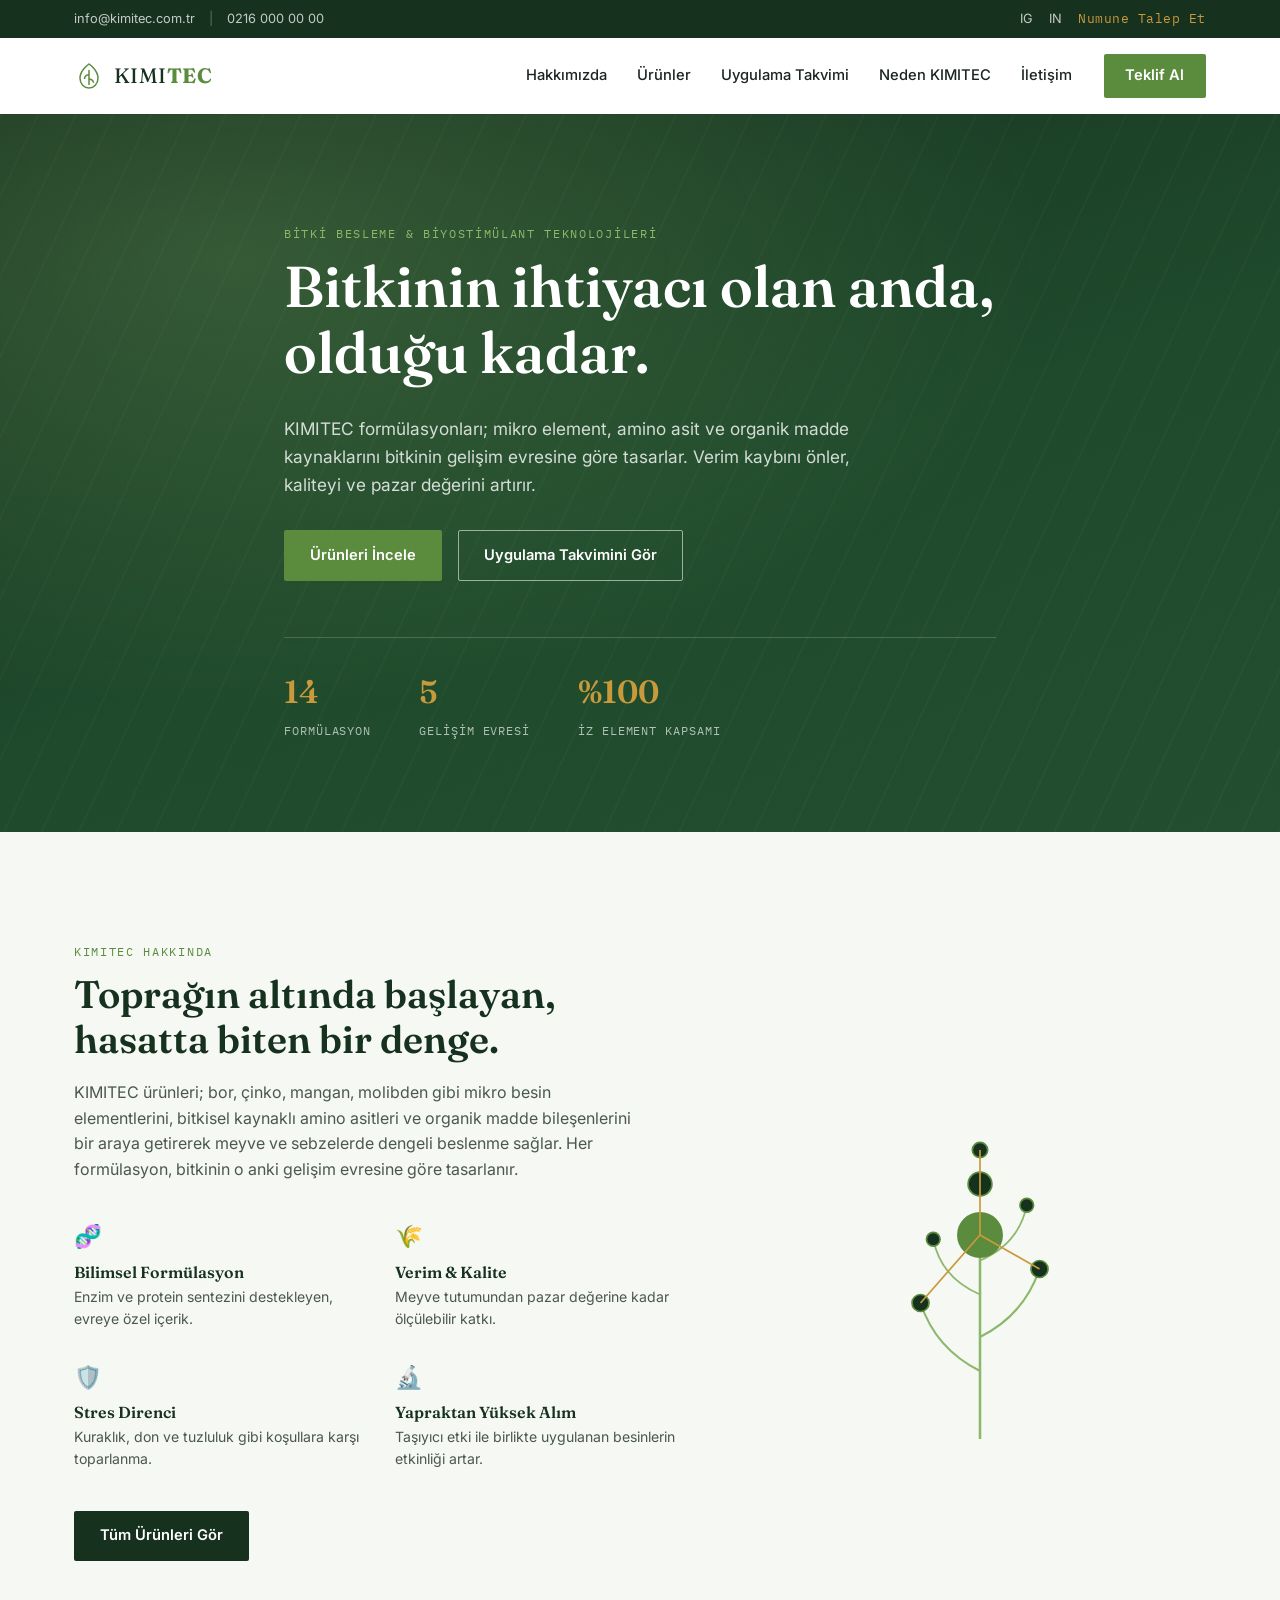
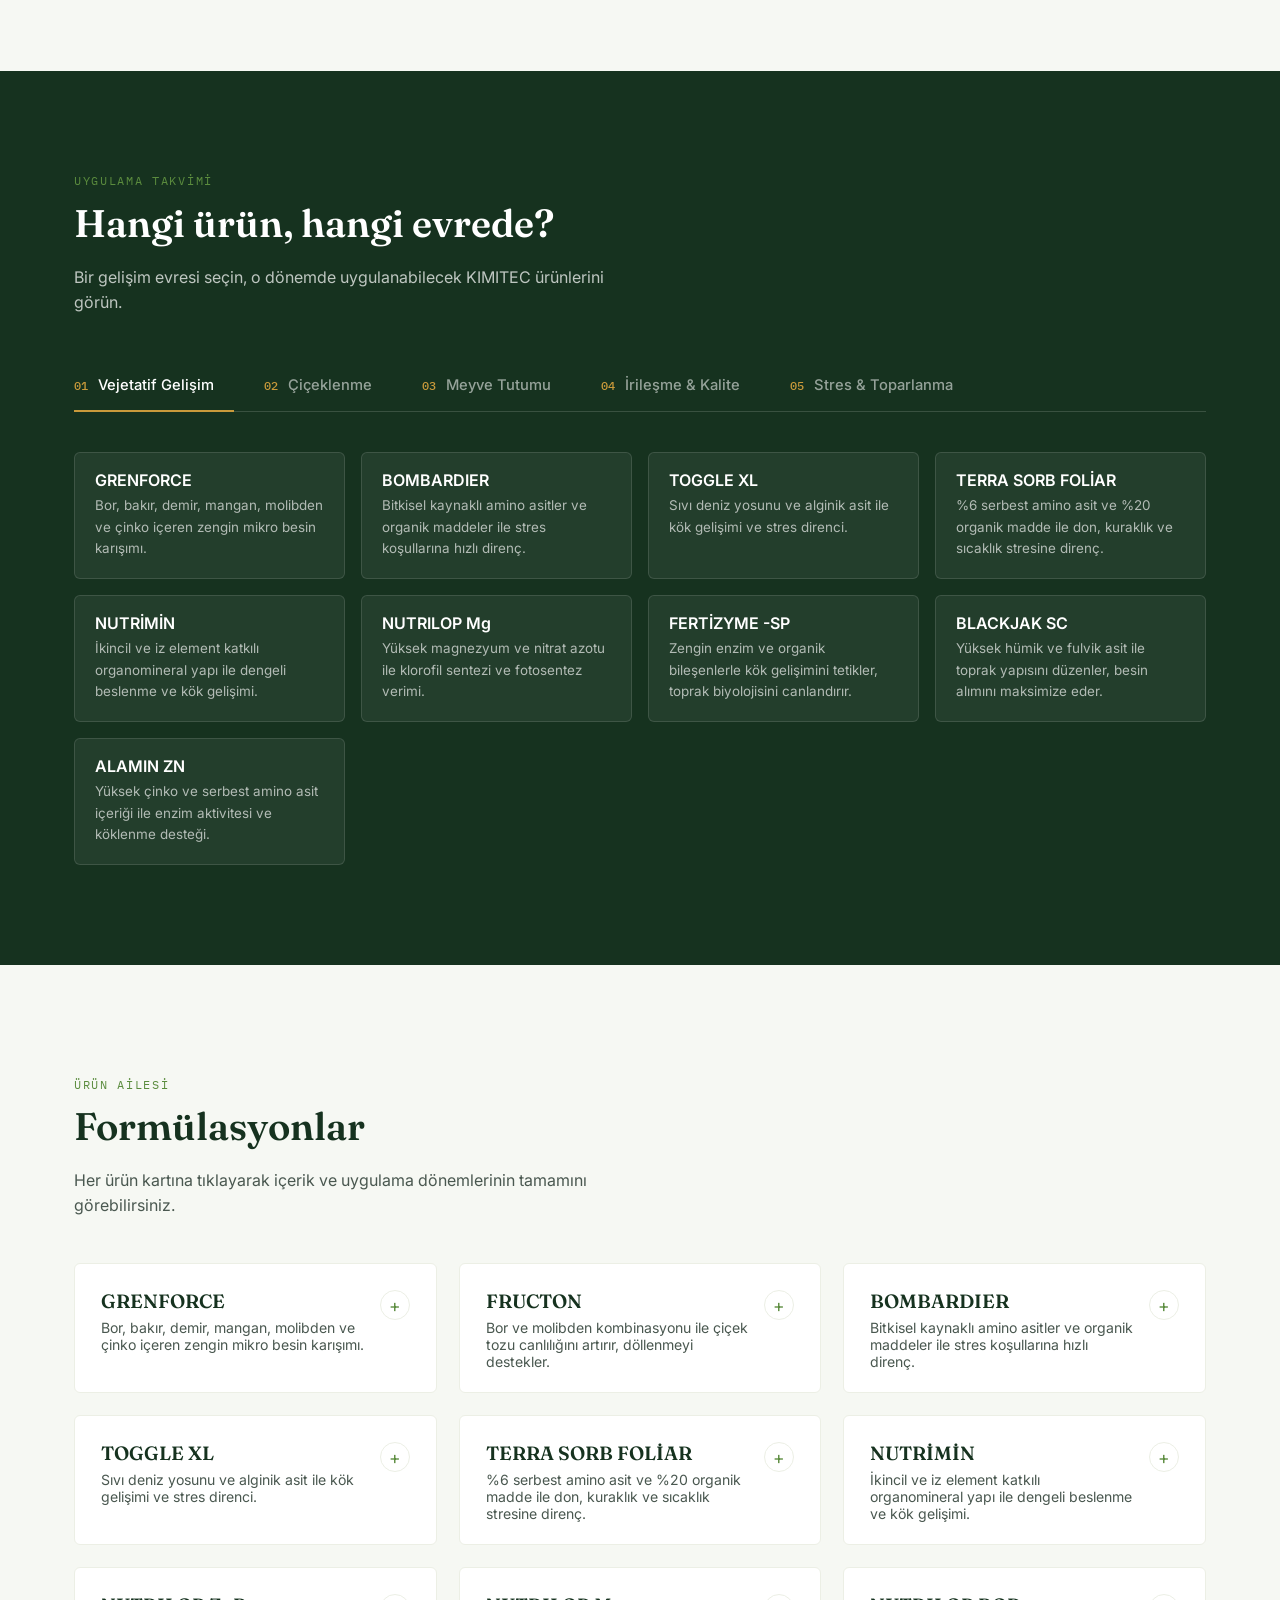
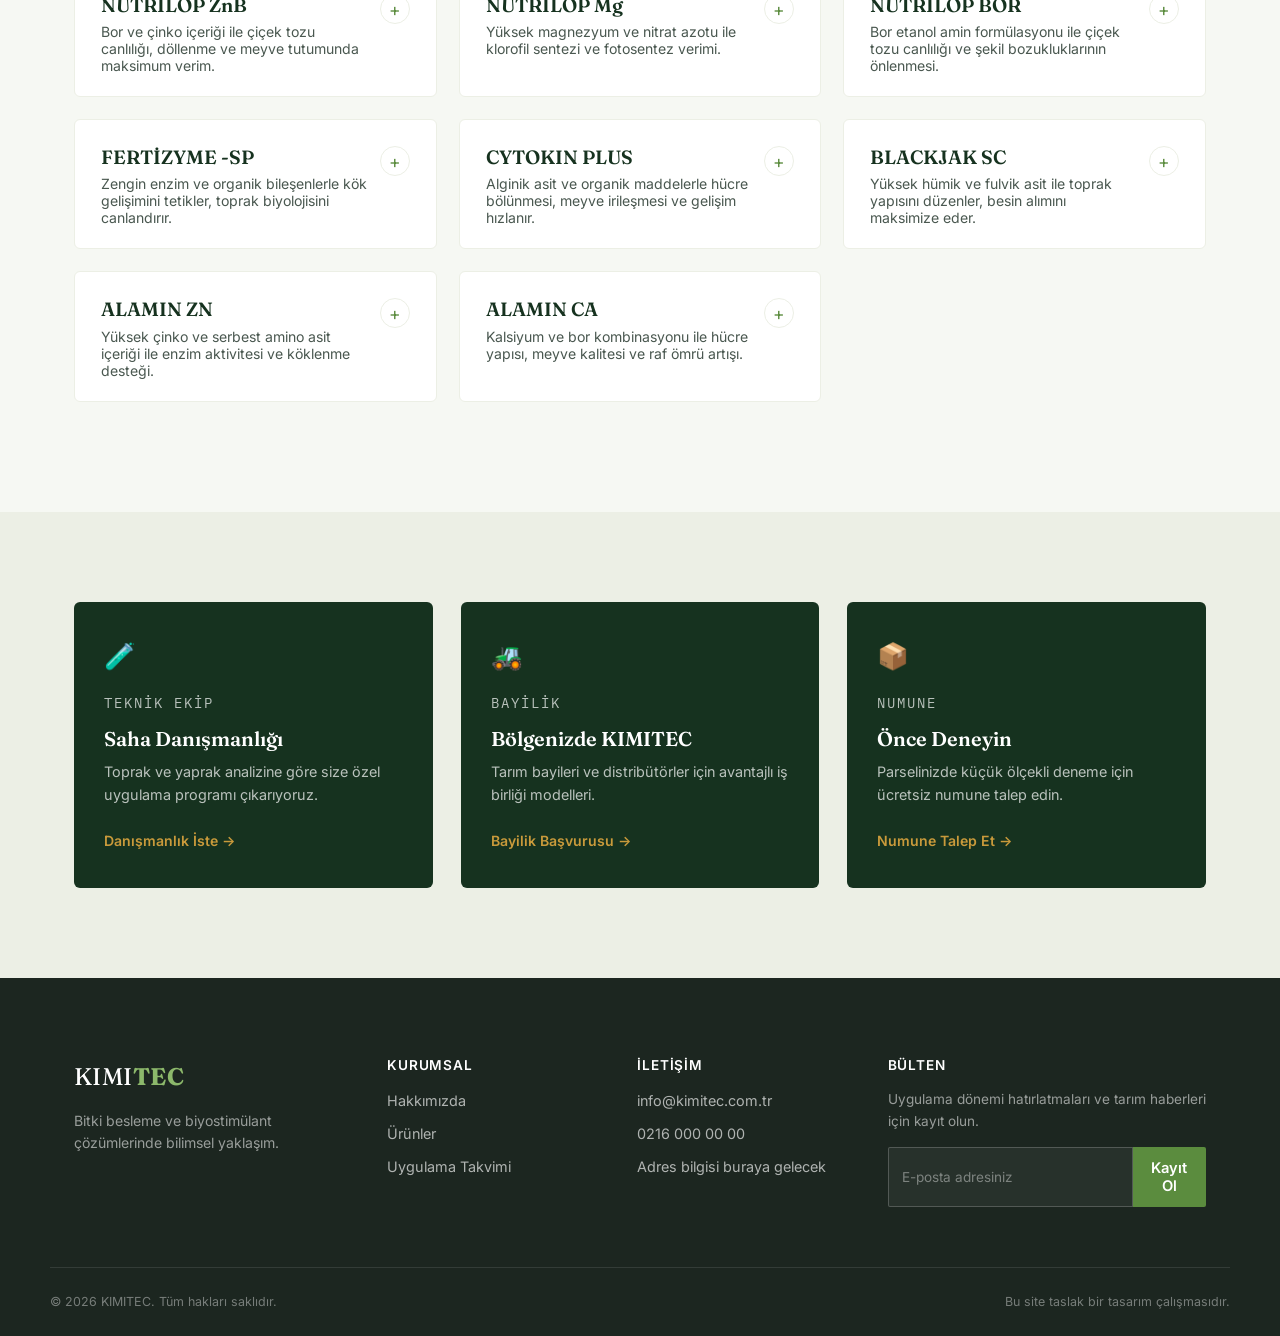
==== index.html @ b9b6bb15 "inital commit" ====
<!DOCTYPE html>
<html lang="tr">
<head>
<meta charset="UTF-8">
<meta name="viewport" content="width=device-width, initial-scale=1.0">
<title>KIMITEC | Bitki Beslemede Bilimsel Çözümler</title>
<link rel="preconnect" href="https://fonts.googleapis.com">
<link rel="preconnect" href="https://fonts.gstatic.com" crossorigin>
<link href="https://fonts.googleapis.com/css2?family=Fraunces:opsz,wght@9..144,400;9..144,500;9..144,600;9..144,700&family=Inter:wght@400;500;600;700&family=IBM+Plex+Mono:wght@400;500&display=swap" rel="stylesheet">
<link rel="stylesheet" href="css/style.css">
</head>
<body>

<!-- ÜST BAR -->
<div class="topbar">
  <div class="container topbar__inner">
    <div class="topbar__contact">
      <span>info@kimitec.com.tr</span>
      <span class="topbar__divider">|</span>
      <span>0216 000 00 00</span>
    </div>
    <div class="topbar__right">
      <a href="#" aria-label="Instagram">IG</a>
      <a href="#" aria-label="LinkedIn">IN</a>
      <a href="#iletisim" class="topbar__cta">Numune Talep Et</a>
    </div>
  </div>
</div>

<!-- HEADER -->
<header class="header" id="header">
  <div class="container header__inner">
    <a href="#top" class="logo">
      <span class="logo__mark" aria-hidden="true">
        <svg viewBox="0 0 40 40" fill="none" xmlns="http://www.w3.org/2000/svg">
          <path d="M20 4C20 4 8 12 8 23C8 30.2 13.4 36 20 36C26.6 36 32 30.2 32 23C32 12 20 4 20 4Z" stroke="currentColor" stroke-width="2"/>
          <path d="M20 12V32" stroke="currentColor" stroke-width="2"/>
          <path d="M20 18C20 18 14 19 14 24" stroke="currentColor" stroke-width="2"/>
          <path d="M20 24C20 24 26 25 26 29" stroke="currentColor" stroke-width="2"/>
        </svg>
      </span>
      <span class="logo__text">KIMI<strong>TEC</strong></span>
    </a>

    <nav class="nav" id="nav">
      <a href="#hakkimizda">Hakkımızda</a>
      <a href="#urunler">Ürünler</a>
      <a href="#gelisim-evreleri">Uygulama Takvimi</a>
      <a href="#neden-kimitec">Neden KIMITEC</a>
      <a href="#iletisim">İletişim</a>
    </nav>

    <a href="#iletisim" class="btn btn--primary header__cta">Teklif Al</a>
    <button class="nav-toggle" id="navToggle" aria-label="Menüyü aç" aria-expanded="false">
      <span></span><span></span><span></span>
    </button>
  </div>
</header>

<!-- HERO -->
<section class="hero" id="top">
  <div class="hero__field" aria-hidden="true"></div>
  <div class="container hero__inner">
    <p class="eyebrow">Bitki Besleme &amp; Biyostimülant Teknolojileri</p>
    <h1 class="hero__title">Bitkinin ihtiyacı olan anda,<br>olduğu kadar.</h1>
    <p class="hero__lead">KIMITEC formülasyonları; mikro element, amino asit ve organik madde kaynaklarını
      bitkinin gelişim evresine göre tasarlar. Verim kaybını önler, kaliteyi ve pazar değerini artırır.</p>
    <div class="hero__actions">
      <a href="#urunler" class="btn btn--primary">Ürünleri İncele</a>
      <a href="#gelisim-evreleri" class="btn btn--ghost">Uygulama Takvimini Gör</a>
    </div>
    <div class="hero__stats">
      <div><span>14</span><small>Formülasyon</small></div>
      <div><span>5</span><small>Gelişim Evresi</small></div>
      <div><span>%100</span><small>İz Element Kapsamı</small></div>
    </div>
  </div>
</section>

<!-- HAKKIMIZDA -->
<section class="about" id="hakkimizda">
  <div class="container about__grid">
    <div class="about__copy">
      <p class="eyebrow eyebrow--dark">KIMITEC Hakkında</p>
      <h2>Toprağın altında başlayan,<br>hasatta biten bir denge.</h2>
      <p>KIMITEC ürünleri; bor, çinko, mangan, molibden gibi mikro besin elementlerini, bitkisel kaynaklı amino
        asitleri ve organik madde bileşenlerini bir araya getirerek meyve ve sebzelerde dengeli beslenme sağlar.
        Her formülasyon, bitkinin o anki gelişim evresine göre tasarlanır.</p>

      <div class="pillars">
        <div class="pillar">
          <span class="pillar__icon" aria-hidden="true">🧬</span>
          <h3>Bilimsel Formülasyon</h3>
          <p>Enzim ve protein sentezini destekleyen, evreye özel içerik.</p>
        </div>
        <div class="pillar">
          <span class="pillar__icon" aria-hidden="true">🌾</span>
          <h3>Verim &amp; Kalite</h3>
          <p>Meyve tutumundan pazar değerine kadar ölçülebilir katkı.</p>
        </div>
        <div class="pillar">
          <span class="pillar__icon" aria-hidden="true">🛡️</span>
          <h3>Stres Direnci</h3>
          <p>Kuraklık, don ve tuzluluk gibi koşullara karşı toparlanma.</p>
        </div>
        <div class="pillar">
          <span class="pillar__icon" aria-hidden="true">🔬</span>
          <h3>Yapraktan Yüksek Alım</h3>
          <p>Taşıyıcı etki ile birlikte uygulanan besinlerin etkinliği artar.</p>
        </div>
      </div>

      <a href="#urunler" class="btn btn--dark">Tüm Ürünleri Gör</a>
    </div>

    <div class="about__visual" aria-hidden="true">
      <svg viewBox="0 0 400 480" class="molecule-art">
        <g class="molecule-art__stem">
          <path d="M200 460 C 200 340, 200 300, 200 220" stroke-width="3"/>
          <path d="M200 380 C 160 360, 140 330, 130 300" stroke-width="2.5"/>
          <path d="M200 340 C 240 320, 260 290, 270 260" stroke-width="2.5"/>
          <path d="M200 290 C 165 275, 150 250, 145 225" stroke-width="2"/>
          <path d="M200 250 C 235 235, 250 210, 255 185" stroke-width="2"/>
        </g>
        <g class="molecule-art__nodes">
          <circle cx="200" cy="220" r="26"/>
          <circle cx="130" cy="300" r="10"/>
          <circle cx="270" cy="260" r="10"/>
          <circle cx="145" cy="225" r="8"/>
          <circle cx="255" cy="185" r="8"/>
          <circle cx="200" cy="160" r="14"/>
          <circle cx="200" cy="120" r="9"/>
        </g>
        <g class="molecule-art__bonds">
          <line x1="200" y1="220" x2="200" y2="160" stroke-width="2"/>
          <line x1="200" y1="160" x2="200" y2="120" stroke-width="2"/>
          <line x1="200" y1="220" x2="130" y2="300" stroke-width="2"/>
          <line x1="200" y1="220" x2="270" y2="260" stroke-width="2"/>
        </g>
      </svg>
    </div>
  </div>
</section>

<!-- GELİŞİM EVRELERİ / UYGULAMA TAKVİMİ -->
<section class="stages" id="gelisim-evreleri">
  <div class="container">
    <p class="eyebrow eyebrow--dark">Uygulama Takvimi</p>
    <h2 class="stages__title">Hangi ürün, hangi evrede?</h2>
    <p class="stages__lead">Bir gelişim evresi seçin, o dönemde uygulanabilecek KIMITEC ürünlerini görün.</p>

    <div class="stage-tabs" id="stageTabs" role="tablist">
      <button class="stage-tab is-active" role="tab" aria-selected="true" data-stage="vejetatif">
        <span class="stage-tab__num">01</span>Vejetatif Gelişim
      </button>
      <button class="stage-tab" role="tab" aria-selected="false" data-stage="ciceklenme">
        <span class="stage-tab__num">02</span>Çiçeklenme
      </button>
      <button class="stage-tab" role="tab" aria-selected="false" data-stage="meyve-tutumu">
        <span class="stage-tab__num">03</span>Meyve Tutumu
      </button>
      <button class="stage-tab" role="tab" aria-selected="false" data-stage="irilesme">
        <span class="stage-tab__num">04</span>İrileşme &amp; Kalite
      </button>
      <button class="stage-tab" role="tab" aria-selected="false" data-stage="stres">
        <span class="stage-tab__num">05</span>Stres &amp; Toparlanma
      </button>
    </div>

    <div class="stage-panel" id="stagePanel">
      <!-- JS ile doldurulacak -->
    </div>
  </div>
</section>

<!-- ÜRÜNLER -->
<section class="products" id="urunler">
  <div class="container">
    <p class="eyebrow eyebrow--dark">Ürün Ailesi</p>
    <h2>Formülasyonlar</h2>
    <p class="products__lead">Her ürün kartına tıklayarak içerik ve uygulama dönemlerinin tamamını görebilirsiniz.</p>

    <div class="product-grid" id="productGrid">
      <!-- JS ile doldurulacak -->
    </div>
  </div>
</section>

<!-- CTA BANT -->
<section class="cta-band" id="neden-kimitec">
  <div class="container cta-band__grid">
    <div class="cta-card">
      <span class="cta-card__icon" aria-hidden="true">🧪</span>
      <p class="eyebrow eyebrow--light">Teknik Ekip</p>
      <h3>Saha Danışmanlığı</h3>
      <p>Toprak ve yaprak analizine göre size özel uygulama programı çıkarıyoruz.</p>
      <a href="#iletisim">Danışmanlık İste →</a>
    </div>
    <div class="cta-card">
      <span class="cta-card__icon" aria-hidden="true">🚜</span>
      <p class="eyebrow eyebrow--light">Bayilik</p>
      <h3>Bölgenizde KIMITEC</h3>
      <p>Tarım bayileri ve distribütörler için avantajlı iş birliği modelleri.</p>
      <a href="#iletisim">Bayilik Başvurusu →</a>
    </div>
    <div class="cta-card">
      <span class="cta-card__icon" aria-hidden="true">📦</span>
      <p class="eyebrow eyebrow--light">Numune</p>
      <h3>Önce Deneyin</h3>
      <p>Parselinizde küçük ölçekli deneme için ücretsiz numune talep edin.</p>
      <a href="#iletisim">Numune Talep Et →</a>
    </div>
  </div>
</section>

<!-- İLETİŞİM / FOOTER -->
<footer class="footer" id="iletisim">
  <div class="container footer__grid">
    <div class="footer__brand">
      <span class="logo__text logo__text--light">KIMI<strong>TEC</strong></span>
      <p>Bitki besleme ve biyostimülant çözümlerinde bilimsel yaklaşım.</p>
    </div>
    <div class="footer__col">
      <h4>Kurumsal</h4>
      <a href="#hakkimizda">Hakkımızda</a>
      <a href="#urunler">Ürünler</a>
      <a href="#gelisim-evreleri">Uygulama Takvimi</a>
    </div>
    <div class="footer__col">
      <h4>İletişim</h4>
      <a href="mailto:info@kimitec.com.tr">info@kimitec.com.tr</a>
      <a href="tel:02160000000">0216 000 00 00</a>
      <a href="#">Adres bilgisi buraya gelecek</a>
    </div>
    <div class="footer__col">
      <h4>Bülten</h4>
      <p>Uygulama dönemi hatırlatmaları ve tarım haberleri için kayıt olun.</p>
      <form class="footer__form" id="newsletterForm">
        <input type="email" placeholder="E-posta adresiniz" required aria-label="E-posta adresiniz">
        <button type="submit" class="btn btn--primary">Kayıt Ol</button>
      </form>
    </div>
  </div>
  <div class="footer__bottom container">
    <span>© <span id="year"></span> KIMITEC. Tüm hakları saklıdır.</span>
    <span>Bu site taslak bir tasarım çalışmasıdır.</span>
  </div>
</footer>

<script src="js/script.js"></script>
</body>
</html>
---- css/style.css ----
/* ==========================================================
   KIMITEC — Design Tokens
   ========================================================== */
:root{
  --forest:      #16321F;
  --forest-2:    #1F4A2C;
  --leaf:        #5B8C3E;
  --leaf-light:  #8CB86B;
  --amber:       #C99A3B;
  --soil:        #5C4030;
  --paper:       #F6F8F3;
  --paper-dim:   #ECEFE5;
  --ink:         #1C2620;
  --ink-soft:    #4A5850;
  --white:       #FFFFFF;

  --font-display: "Fraunces", serif;
  --font-body: "Inter", sans-serif;
  --font-mono: "IBM Plex Mono", monospace;

  --container: 1180px;
  --radius: 6px;
  --shadow-soft: 0 20px 50px -25px rgba(22,50,31,0.35);
}

*,*::before,*::after{ box-sizing:border-box; }
html{ scroll-behavior:smooth; }
body{
  margin:0;
  font-family:var(--font-body);
  color:var(--ink);
  background:var(--paper);
  line-height:1.6;
  -webkit-font-smoothing:antialiased;
}
h1,h2,h3,h4{
  font-family:var(--font-display);
  color:var(--forest);
  line-height:1.15;
  margin:0 0 .5em;
  font-weight:600;
}
p{ margin:0 0 1em; color:var(--ink-soft); }
a{ color:inherit; text-decoration:none; }
img{ max-width:100%; display:block; }
ul{ margin:0; padding:0; list-style:none; }
button{ font-family:inherit; cursor:pointer; }
:focus-visible{ outline:2px solid var(--amber); outline-offset:3px; }

@media (prefers-reduced-motion: reduce){
  *{ animation-duration:.001ms !important; animation-iteration-count:1 !important; transition-duration:.001ms !important; scroll-behavior:auto !important; }
}

.container{
  max-width:var(--container);
  margin:0 auto;
  padding:0 24px;
}

.eyebrow{
  font-family:var(--font-mono);
  font-size:.75rem;
  letter-spacing:.14em;
  text-transform:uppercase;
  color:var(--leaf-light);
  margin:0 0 .9em;
}
.eyebrow--dark{ color:var(--leaf); }
.eyebrow--light{ color:var(--amber); }

/* Buttons */
.btn{
  display:inline-flex;
  align-items:center;
  gap:.5em;
  padding:.85em 1.7em;
  border-radius:2px;
  font-weight:600;
  font-size:.92rem;
  border:1px solid transparent;
  transition:transform .18s ease, background .18s ease, color .18s ease, border-color .18s ease;
}
.btn--primary{ background:var(--leaf); color:var(--white); }
.btn--primary:hover{ background:var(--forest-2); transform:translateY(-2px); }
.btn--ghost{ border-color:rgba(255,255,255,.55); color:var(--white); }
.btn--ghost:hover{ background:rgba(255,255,255,.12); transform:translateY(-2px); }
.btn--dark{ background:var(--forest); color:var(--white); }
.btn--dark:hover{ background:var(--ink); transform:translateY(-2px); }

/* ==========================================================
   Top bar
   ========================================================== */
.topbar{ background:var(--forest); color:rgba(255,255,255,.75); font-size:.8rem; }
.topbar__inner{ display:flex; justify-content:space-between; align-items:center; height:38px; }
.topbar__divider{ margin:0 10px; opacity:.4; }
.topbar__right{ display:flex; align-items:center; gap:16px; }
.topbar__right a{ color:rgba(255,255,255,.75); }
.topbar__right a:hover{ color:var(--amber); }
.topbar__cta{ font-family:var(--font-mono); letter-spacing:.04em; color:var(--amber) !important; }
@media (max-width:640px){
  .topbar__contact span:first-child{ display:none; }
  .topbar__divider{ display:none; }
}

/* ==========================================================
   Header / Nav
   ========================================================== */
.header{
  background:var(--white);
  position:sticky; top:0; z-index:50;
  box-shadow:0 1px 0 rgba(22,50,31,.08);
}
.header__inner{ display:flex; align-items:center; gap:32px; height:76px; }
.logo{ display:flex; align-items:center; gap:10px; margin-right:auto; }
.logo__mark{ color:var(--leaf); width:30px; height:30px; }
.logo__mark svg{ width:100%; height:100%; }
.logo__text{ font-family:var(--font-display); font-size:1.3rem; letter-spacing:.02em; color:var(--forest); }
.logo__text strong{ color:var(--leaf); font-weight:700; }
.logo__text--light{ color:var(--white); font-size:1.5rem; }
.logo__text--light strong{ color:var(--leaf-light); }

.nav{ display:flex; gap:30px; }
.nav a{
  font-size:.92rem; font-weight:500; color:var(--ink);
  position:relative; padding:4px 0;
}
.nav a::after{
  content:""; position:absolute; left:0; bottom:-2px; width:0; height:2px;
  background:var(--leaf); transition:width .2s ease;
}
.nav a:hover::after{ width:100%; }

.header__cta{ padding:.65em 1.4em; }
.nav-toggle{
  display:none; flex-direction:column; justify-content:center; gap:5px;
  width:38px; height:38px; background:none; border:none; padding:0;
}
.nav-toggle span{ display:block; height:2px; background:var(--forest); border-radius:2px; }

@media (max-width:900px){
  .nav{
    position:absolute; top:76px; left:0; right:0;
    background:var(--white); flex-direction:column; gap:0;
    max-height:0; overflow:hidden; transition:max-height .3s ease;
    box-shadow:0 12px 20px -12px rgba(0,0,0,.15);
  }
  .nav.is-open{ max-height:340px; }
  .nav a{ padding:16px 24px; border-top:1px solid var(--paper-dim); }
  .header__cta{ display:none; }
  .nav-toggle{ display:flex; }
}

/* ==========================================================
   Hero
   ========================================================== */
.hero{
  position:relative;
  background:
    radial-gradient(ellipse at 18% 20%, rgba(140,184,107,.25), transparent 55%),
    linear-gradient(160deg, var(--forest) 0%, var(--forest-2) 55%, #234f30 100%);
  color:var(--white);
  overflow:hidden;
  padding:110px 0 90px;
}
.hero__field{
  position:absolute; inset:0;
  background-image:
    repeating-linear-gradient(115deg, rgba(255,255,255,.035) 0 2px, transparent 2px 34px);
  opacity:.6;
}
.hero__inner{ position:relative; max-width:760px; }
.hero__title{
  color:var(--white);
  font-size:clamp(2.2rem, 5vw, 3.6rem);
  font-weight:600;
}
.hero__lead{ color:rgba(255,255,255,.8); font-size:1.08rem; max-width:600px; }
.hero__actions{ display:flex; gap:16px; flex-wrap:wrap; margin:32px 0 56px; }
.hero__stats{ display:flex; gap:48px; flex-wrap:wrap; border-top:1px solid rgba(255,255,255,.18); padding-top:28px; }
.hero__stats span{ display:block; font-family:var(--font-display); font-size:2rem; color:var(--amber); font-weight:600; }
.hero__stats small{ font-family:var(--font-mono); font-size:.72rem; letter-spacing:.08em; text-transform:uppercase; color:rgba(255,255,255,.65); }

/* ==========================================================
   About
   ========================================================== */
.about{ padding:110px 0; }
.about__grid{ display:grid; grid-template-columns:1.15fr .85fr; gap:70px; align-items:center; }
.about h2{ font-size:clamp(1.7rem, 3vw, 2.5rem); max-width:520px; }
.about__copy > p{ max-width:560px; }

.pillars{ display:grid; grid-template-columns:1fr 1fr; gap:28px 32px; margin:36px 0 40px; }
.pillar__icon{ font-size:1.4rem; display:block; margin-bottom:.4em; }
.pillar h3{ font-size:1rem; margin-bottom:.25em; }
.pillar p{ font-size:.88rem; margin:0; }

.about__visual{ display:flex; justify-content:center; }
.molecule-art{ width:100%; max-width:340px; }
.molecule-art__stem path{ fill:none; stroke:var(--leaf-light); }
.molecule-art__bonds line{ stroke:var(--amber); }
.molecule-art__nodes circle{ fill:var(--forest); stroke:var(--leaf); stroke-width:2; }
.molecule-art__nodes circle:first-child{ fill:var(--leaf); }

@media (max-width:900px){
  .about__grid{ grid-template-columns:1fr; gap:48px; }
  .about__visual{ order:-1; }
  .molecule-art{ max-width:220px; }
}
@media (max-width:520px){
  .pillars{ grid-template-columns:1fr; }
}

/* ==========================================================
   Growth stage timeline (signature element)
   ========================================================== */
.stages{ background:var(--forest); color:var(--white); padding:100px 0; }
.stages__title{ color:var(--white); font-size:clamp(1.7rem,3vw,2.4rem); max-width:600px; }
.stages__lead{ color:rgba(255,255,255,.72); max-width:560px; }

.stage-tabs{
  display:flex; gap:2px; margin:44px 0 0; flex-wrap:wrap;
  border-bottom:1px solid rgba(255,255,255,.15);
}
.stage-tab{
  background:none; border:none; color:rgba(255,255,255,.55);
  padding:16px 20px 16px 0; margin-right:28px;
  font-size:.92rem; font-weight:500; text-align:left;
  border-bottom:2px solid transparent; margin-bottom:-1px;
  display:flex; align-items:baseline; gap:10px;
  transition:color .2s ease, border-color .2s ease;
}
.stage-tab__num{ font-family:var(--font-mono); font-size:.72rem; color:var(--amber); }
.stage-tab:hover{ color:var(--white); }
.stage-tab.is-active{ color:var(--white); border-color:var(--amber); }

.stage-panel{
  margin-top:40px;
  display:grid;
  grid-template-columns:repeat(auto-fill, minmax(230px,1fr));
  gap:16px;
}
.stage-chip{
  background:rgba(255,255,255,.06);
  border:1px solid rgba(255,255,255,.12);
  border-radius:var(--radius);
  padding:18px 20px;
  animation:chipIn .35s ease both;
}
.stage-chip h4{ color:var(--white); font-size:1rem; margin:0 0 6px; font-family:var(--font-body); font-weight:600; }
.stage-chip p{ color:rgba(255,255,255,.65); font-size:.84rem; margin:0; }
@keyframes chipIn{ from{ opacity:0; transform:translateY(8px); } to{ opacity:1; transform:none; } }

/* ==========================================================
   Products
   ========================================================== */
.products{ padding:110px 0; }
.products h2{ font-size:clamp(1.7rem,3vw,2.4rem); }
.products__lead{ max-width:520px; margin-bottom:44px; }

.product-grid{
  display:grid;
  grid-template-columns:repeat(auto-fill, minmax(300px, 1fr));
  gap:22px;
}
.product-card{
  background:var(--white);
  border:1px solid var(--paper-dim);
  border-radius:var(--radius);
  padding:26px 26px 22px;
  transition:box-shadow .2s ease, transform .2s ease;
}
.product-card:hover{ box-shadow:var(--shadow-soft); transform:translateY(-3px); }
.product-card__head{
  display:flex; justify-content:space-between; align-items:flex-start; gap:12px;
  cursor:pointer; background:none; border:none; width:100%; text-align:left; padding:0;
}
.product-card__name{ font-family:var(--font-display); font-size:1.2rem; color:var(--forest); margin:0; }
.product-card__teaser{ font-size:.88rem; margin:.5em 0 0; }
.product-card__toggle{
  flex:none; width:30px; height:30px; border-radius:50%;
  border:1px solid var(--paper-dim); color:var(--leaf);
  display:flex; align-items:center; justify-content:center;
  font-size:1.1rem; transition:transform .25s ease, background .2s ease;
}
.product-card.is-open .product-card__toggle{ transform:rotate(45deg); background:var(--leaf); color:var(--white); border-color:var(--leaf); }

.product-card__body{
  max-height:0; overflow:hidden; transition:max-height .35s ease;
}
.product-card.is-open .product-card__body{ max-height:900px; }
.product-card__list{ margin:18px 0 0; padding-top:16px; border-top:1px solid var(--paper-dim); }
.product-card__list li{
  position:relative; padding-left:18px; margin-bottom:10px;
  font-size:.87rem; color:var(--ink-soft);
}
.product-card__list li::before{
  content:""; position:absolute; left:0; top:.55em;
  width:6px; height:6px; border-radius:50%; background:var(--leaf-light);
}

/* ==========================================================
   CTA band
   ========================================================== */
.cta-band{ background:var(--paper-dim); padding:90px 0; }
.cta-band__grid{ display:grid; grid-template-columns:repeat(3,1fr); gap:28px; }
.cta-card{
  background:var(--forest);
  color:var(--white);
  padding:34px 30px;
  border-radius:var(--radius);
}
.cta-card__icon{ font-size:1.6rem; display:block; margin-bottom:14px; }
.cta-card h3{ color:var(--white); font-size:1.25rem; }
.cta-card p{ color:rgba(255,255,255,.7); font-size:.9rem; }
.cta-card a{ display:inline-block; margin-top:10px; color:var(--amber); font-weight:600; font-size:.88rem; }
.cta-card a:hover{ text-decoration:underline; }

@media (max-width:900px){
  .cta-band__grid{ grid-template-columns:1fr; }
}

/* ==========================================================
   Footer
   ========================================================== */
.footer{ background:var(--ink); color:rgba(255,255,255,.65); padding:80px 0 0; }
.footer__grid{
  display:grid; grid-template-columns:1.3fr 1fr 1fr 1.3fr; gap:40px;
  padding-bottom:60px; border-bottom:1px solid rgba(255,255,255,.1);
}
.footer__brand p{ color:rgba(255,255,255,.55); font-size:.88rem; margin-top:14px; max-width:240px; }
.footer__col h4{ color:var(--white); font-family:var(--font-body); font-size:.85rem; letter-spacing:.06em; text-transform:uppercase; margin-bottom:16px; }
.footer__col a{ display:block; margin-bottom:10px; font-size:.9rem; color:rgba(255,255,255,.65); }
.footer__col a:hover{ color:var(--amber); }
.footer__col p{ font-size:.85rem; color:rgba(255,255,255,.55); }
.footer__form{ display:flex; margin-top:14px; }
.footer__form input{
  flex:1; border:1px solid rgba(255,255,255,.2); background:rgba(255,255,255,.05);
  color:var(--white); padding:.75em 1em; border-radius:2px 0 0 2px; font-family:inherit; font-size:.85rem;
}
.footer__form input::placeholder{ color:rgba(255,255,255,.4); }
.footer__form .btn{ border-radius:0 2px 2px 0; padding:.75em 1.2em; }
.footer__bottom{
  display:flex; justify-content:space-between; flex-wrap:wrap; gap:8px;
  padding:24px 0; font-size:.78rem; color:rgba(255,255,255,.4);
}

@media (max-width:900px){
  .footer__grid{ grid-template-columns:1fr 1fr; }
}
@media (max-width:560px){
  .footer__grid{ grid-template-columns:1fr; }
}
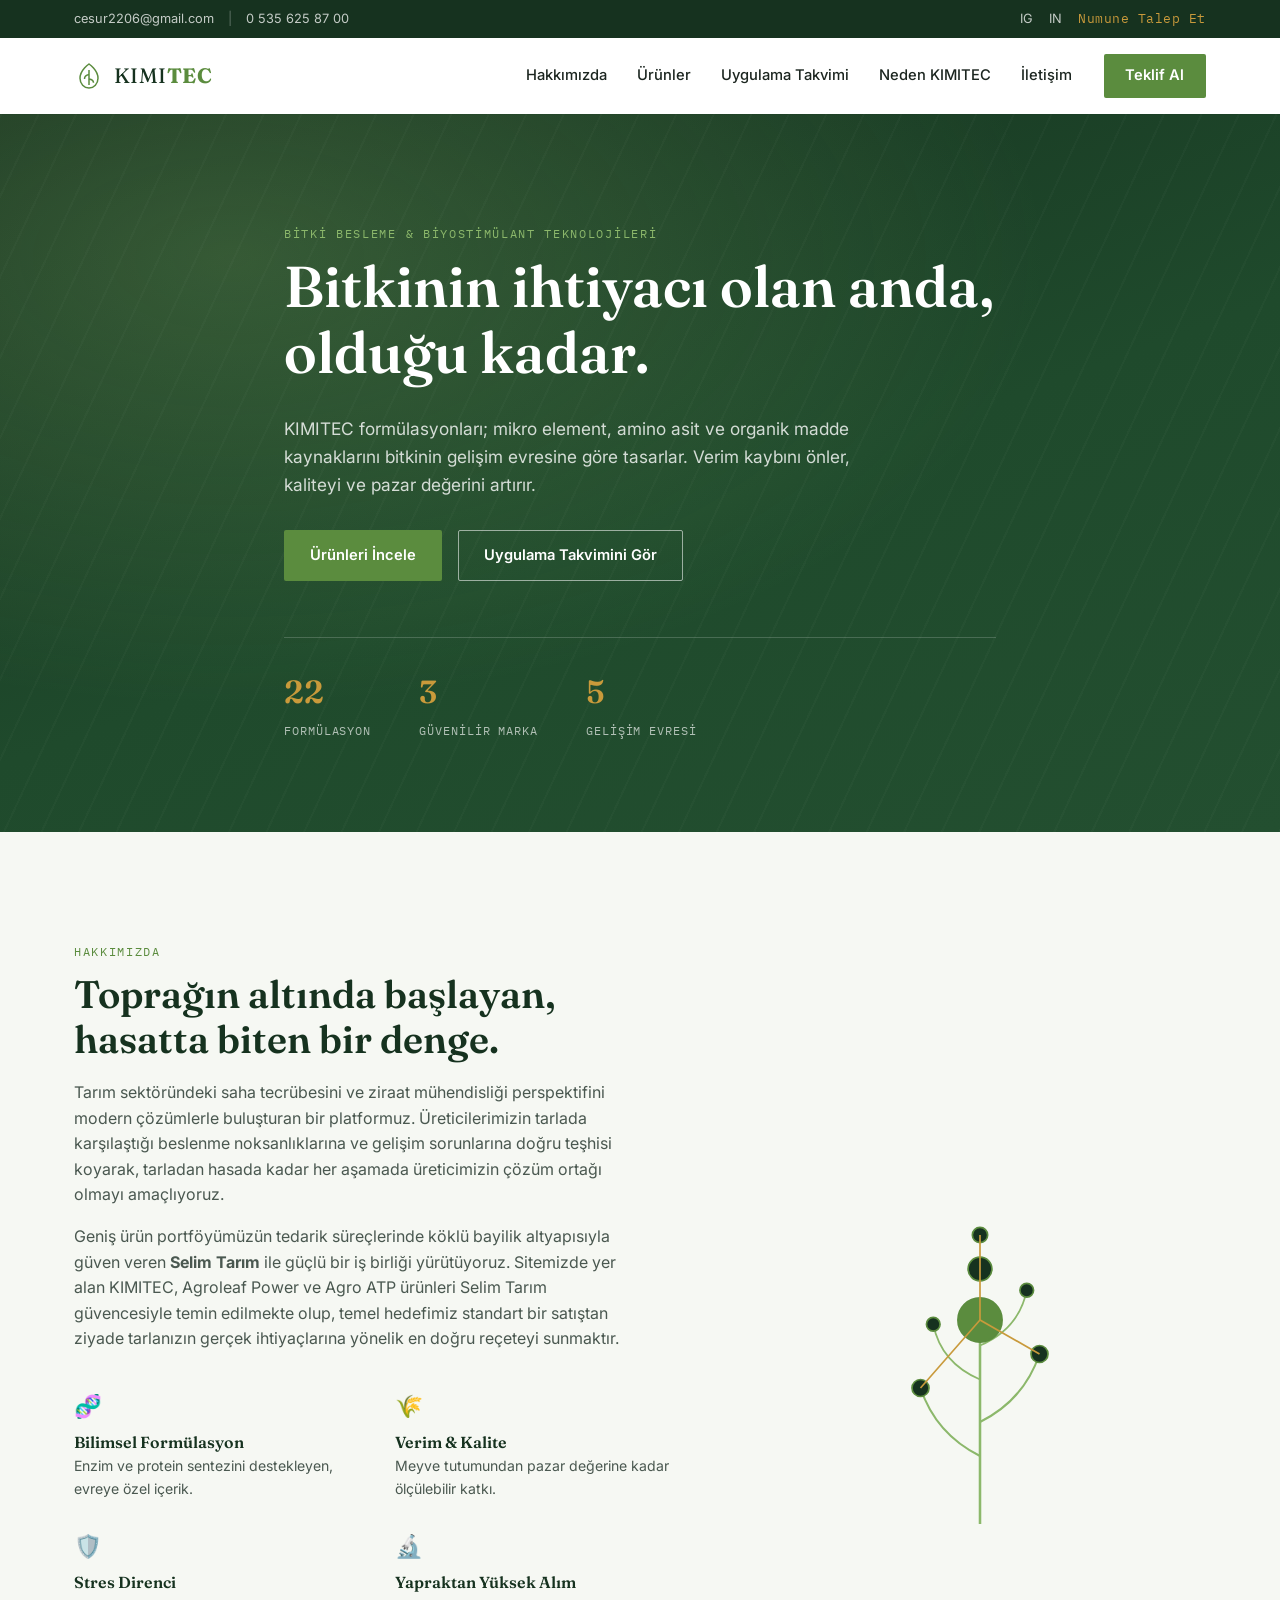
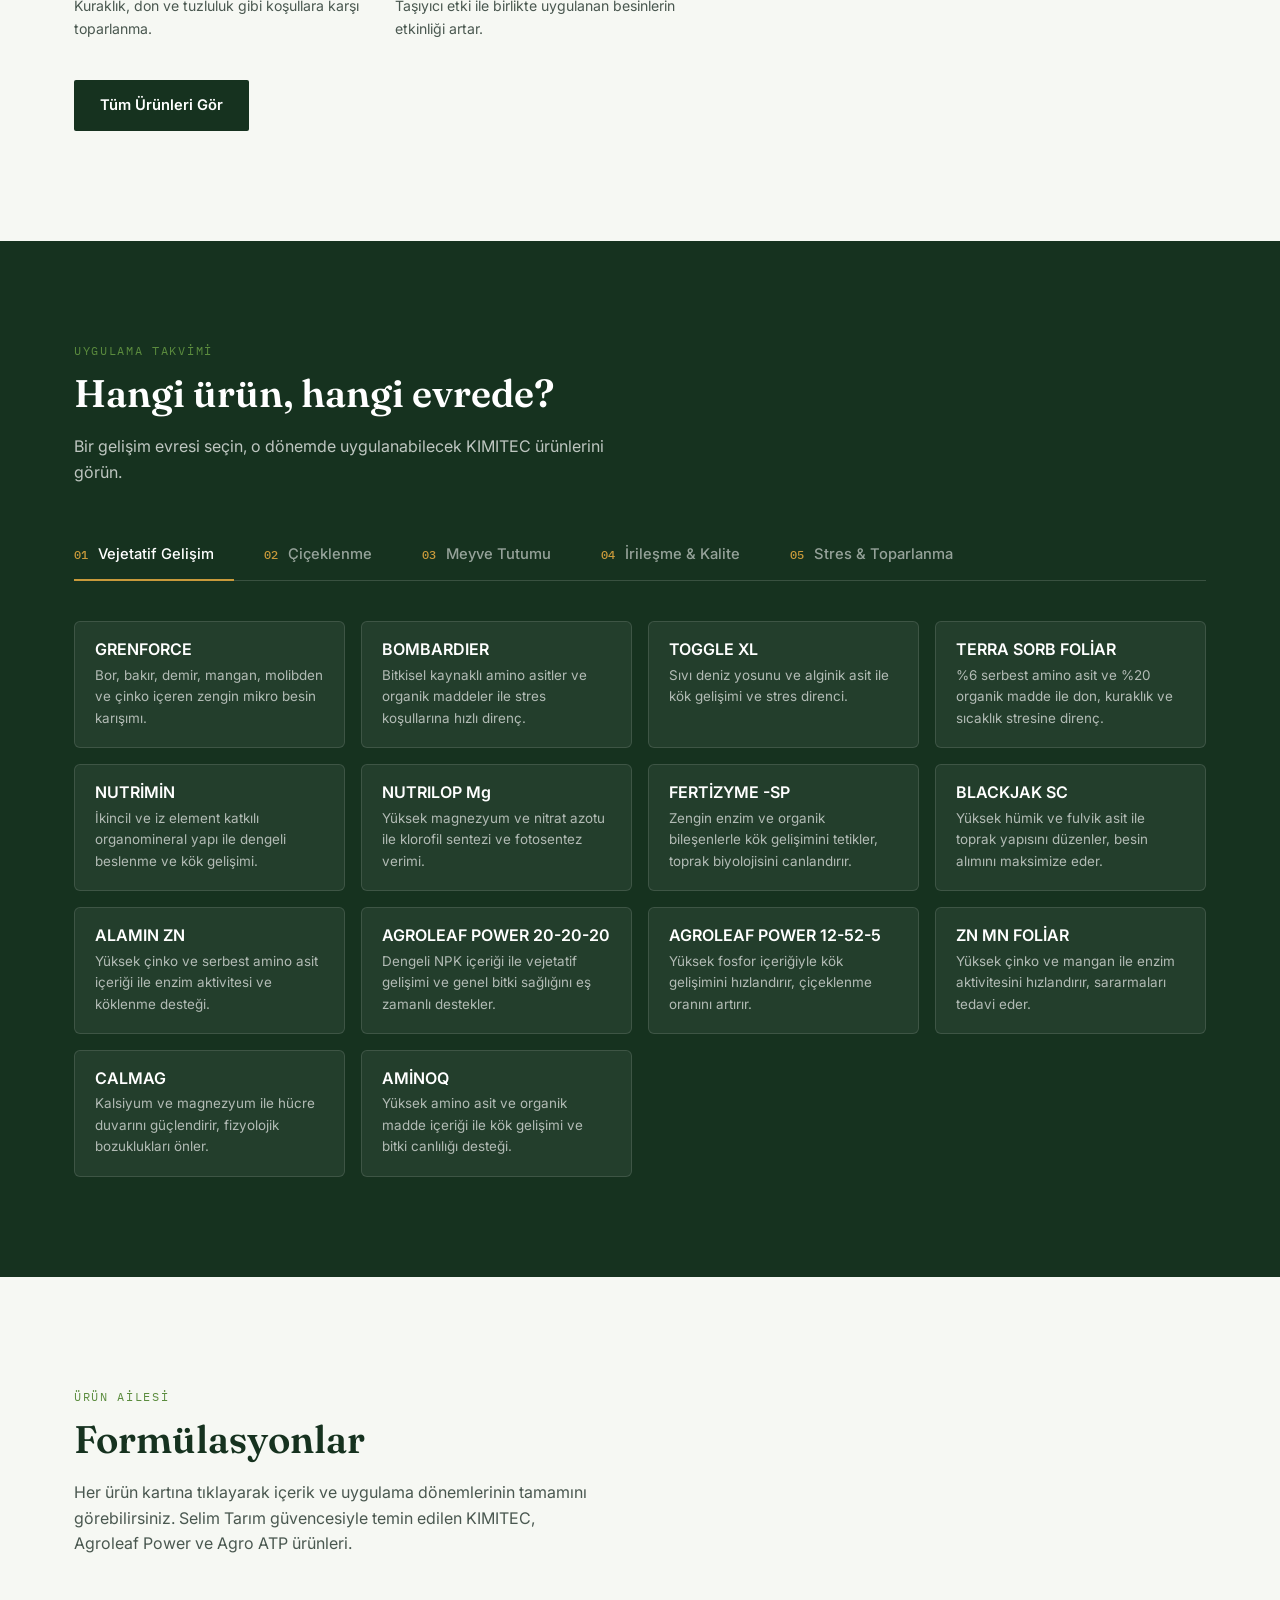
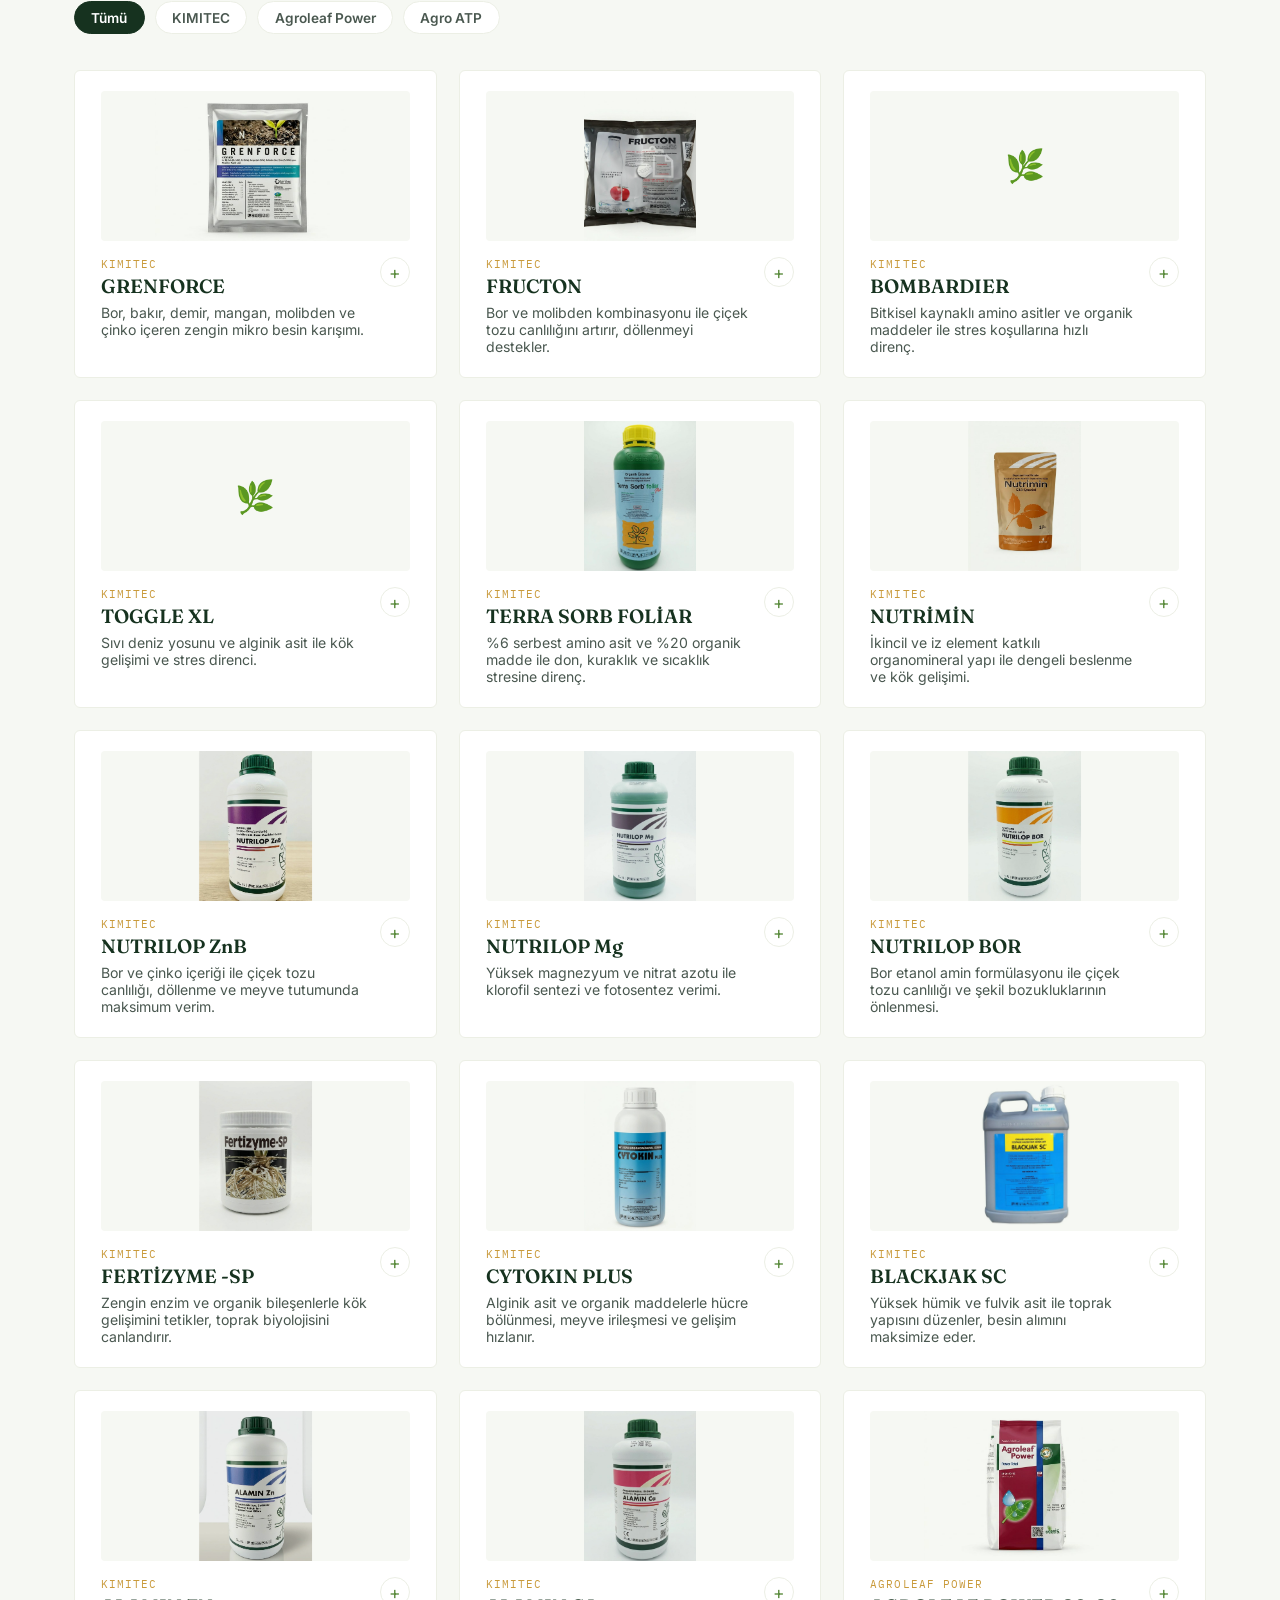
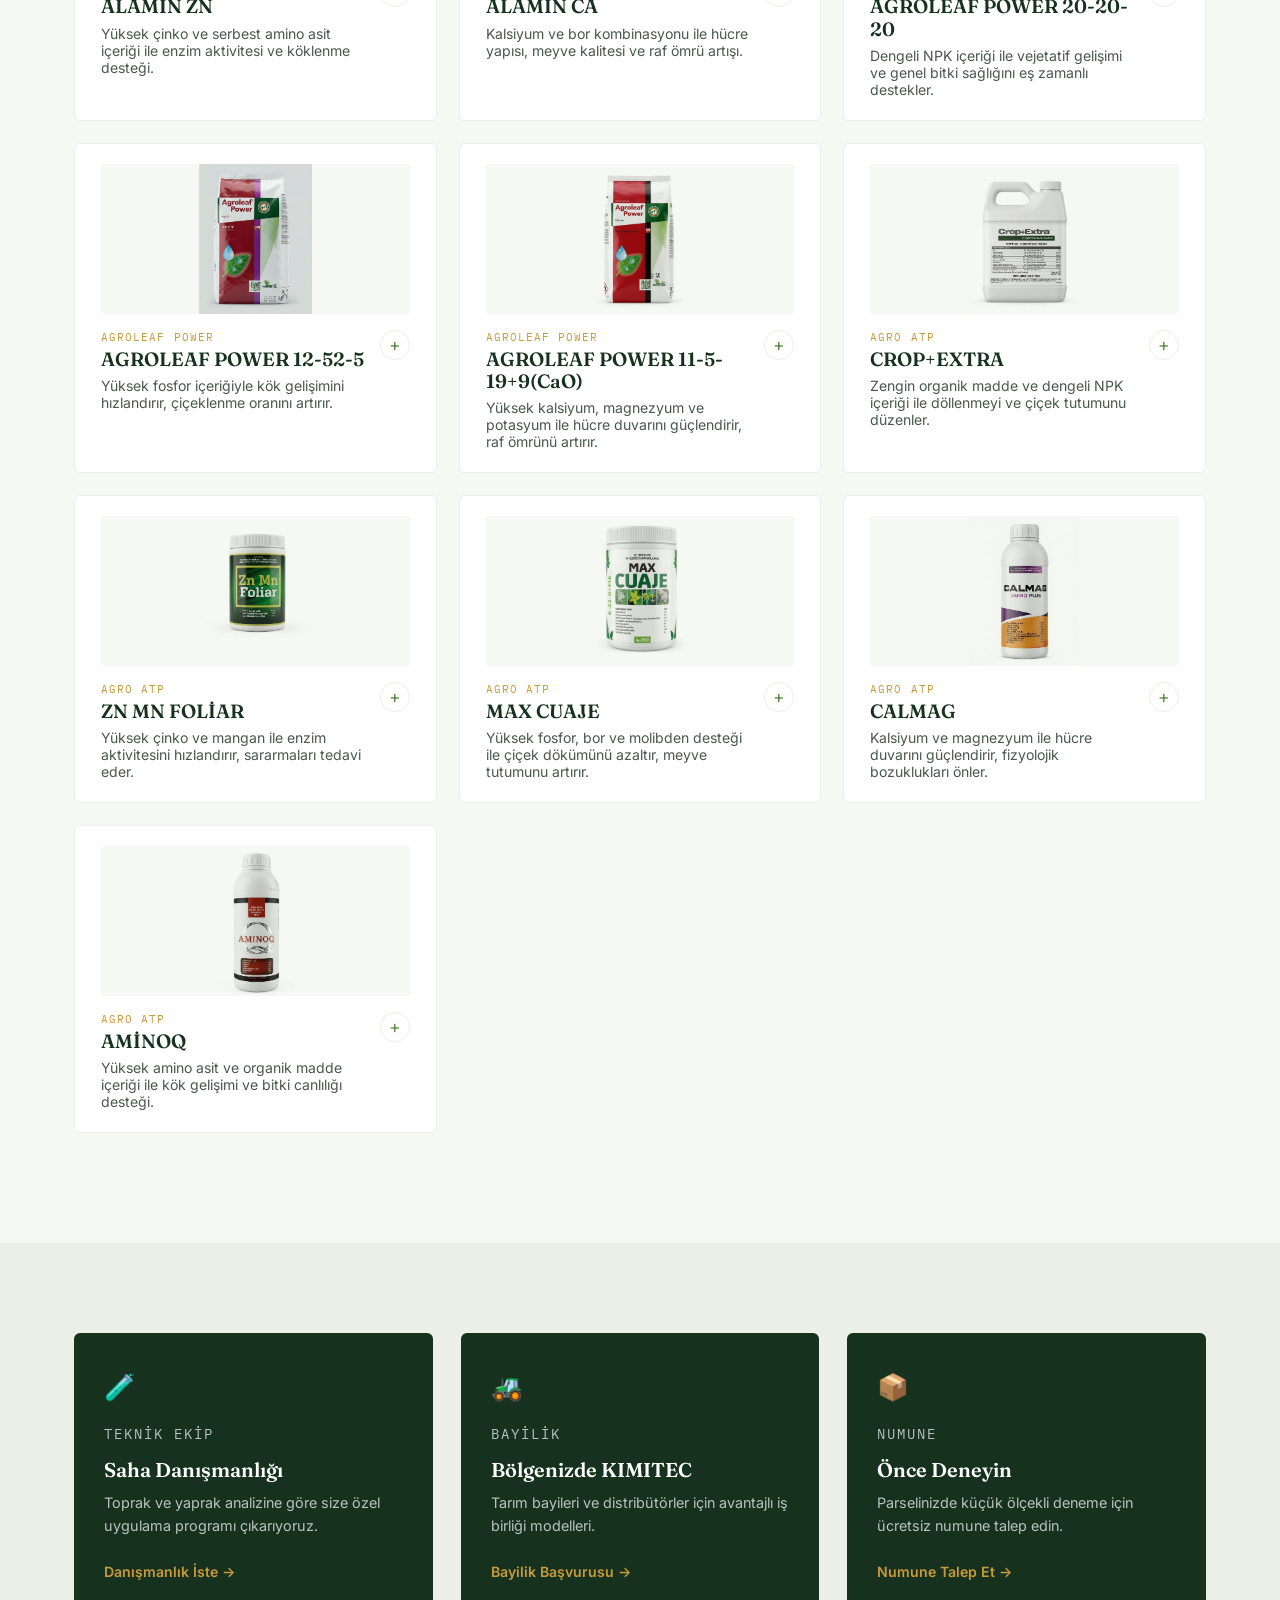
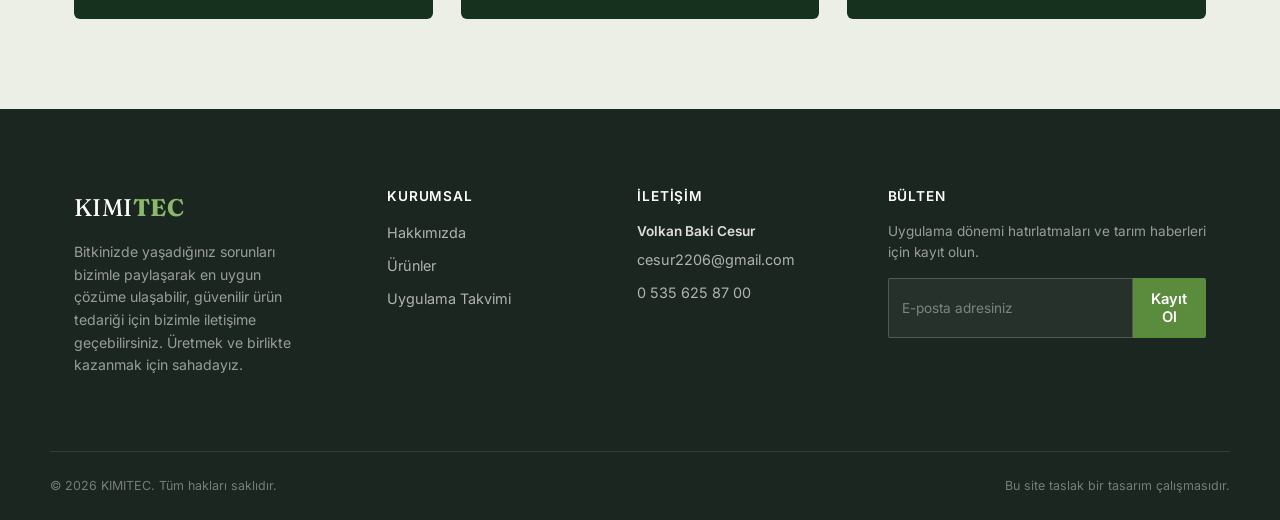
==== commit 4c96146a: "Add files via upload" ====
--- a/index.html
+++ b/index.html
@@ -15,9 +15,9 @@
 <div class="topbar">
   <div class="container topbar__inner">
     <div class="topbar__contact">
-      <span>info@kimitec.com.tr</span>
+      <span>cesur2206@gmail.com</span>
       <span class="topbar__divider">|</span>
-      <span>0216 000 00 00</span>
+      <span>0 535 625 87 00</span>
     </div>
     <div class="topbar__right">
       <a href="#" aria-label="Instagram">IG</a>
@@ -70,9 +70,9 @@
       <a href="#gelisim-evreleri" class="btn btn--ghost">Uygulama Takvimini Gör</a>
     </div>
     <div class="hero__stats">
-      <div><span>14</span><small>Formülasyon</small></div>
+      <div><span>22</span><small>Formülasyon</small></div>
+      <div><span>3</span><small>Güvenilir Marka</small></div>
       <div><span>5</span><small>Gelişim Evresi</small></div>
-      <div><span>%100</span><small>İz Element Kapsamı</small></div>
     </div>
   </div>
 </section>
@@ -81,11 +81,15 @@
 <section class="about" id="hakkimizda">
   <div class="container about__grid">
     <div class="about__copy">
-      <p class="eyebrow eyebrow--dark">KIMITEC Hakkında</p>
+      <p class="eyebrow eyebrow--dark">Hakkımızda</p>
       <h2>Toprağın altında başlayan,<br>hasatta biten bir denge.</h2>
-      <p>KIMITEC ürünleri; bor, çinko, mangan, molibden gibi mikro besin elementlerini, bitkisel kaynaklı amino
-        asitleri ve organik madde bileşenlerini bir araya getirerek meyve ve sebzelerde dengeli beslenme sağlar.
-        Her formülasyon, bitkinin o anki gelişim evresine göre tasarlanır.</p>
+      <p>Tarım sektöründeki saha tecrübesini ve ziraat mühendisliği perspektifini modern çözümlerle buluşturan
+        bir platformuz. Üreticilerimizin tarlada karşılaştığı beslenme noksanlıklarına ve gelişim sorunlarına
+        doğru teşhisi koyarak, tarladan hasada kadar her aşamada üreticimizin çözüm ortağı olmayı amaçlıyoruz.</p>
+      <p>Geniş ürün portföyümüzün tedarik süreçlerinde köklü bayilik altyapısıyla güven veren <strong>Selim
+        Tarım</strong> ile güçlü bir iş birliği yürütüyoruz. Sitemizde yer alan KIMITEC, Agroleaf Power ve Agro
+        ATP ürünleri Selim Tarım güvencesiyle temin edilmekte olup, temel hedefimiz standart bir satıştan
+        ziyade tarlanızın gerçek ihtiyaçlarına yönelik en doğru reçeteyi sunmaktır.</p>
 
       <div class="pillars">
         <div class="pillar">
@@ -178,7 +182,14 @@
   <div class="container">
     <p class="eyebrow eyebrow--dark">Ürün Ailesi</p>
     <h2>Formülasyonlar</h2>
-    <p class="products__lead">Her ürün kartına tıklayarak içerik ve uygulama dönemlerinin tamamını görebilirsiniz.</p>
+    <p class="products__lead">Her ürün kartına tıklayarak içerik ve uygulama dönemlerinin tamamını görebilirsiniz. Selim Tarım güvencesiyle temin edilen KIMITEC, Agroleaf Power ve Agro ATP ürünleri.</p>
+
+    <div class="brand-tabs" id="brandTabs">
+      <button class="brand-tab is-active" data-brand="all">Tümü</button>
+      <button class="brand-tab" data-brand="KIMITEC">KIMITEC</button>
+      <button class="brand-tab" data-brand="AGROLEAF POWER">Agroleaf Power</button>
+      <button class="brand-tab" data-brand="AGRO ATP">Agro ATP</button>
+    </div>
 
     <div class="product-grid" id="productGrid">
       <!-- JS ile doldurulacak -->
@@ -218,7 +229,8 @@
   <div class="container footer__grid">
     <div class="footer__brand">
       <span class="logo__text logo__text--light">KIMI<strong>TEC</strong></span>
-      <p>Bitki besleme ve biyostimülant çözümlerinde bilimsel yaklaşım.</p>
+      <p>Bitkinizde yaşadığınız sorunları bizimle paylaşarak en uygun çözüme ulaşabilir, güvenilir ürün
+        tedariği için bizimle iletişime geçebilirsiniz. Üretmek ve birlikte kazanmak için sahadayız.</p>
     </div>
     <div class="footer__col">
       <h4>Kurumsal</h4>
@@ -228,9 +240,9 @@
     </div>
     <div class="footer__col">
       <h4>İletişim</h4>
-      <a href="mailto:info@kimitec.com.tr">info@kimitec.com.tr</a>
-      <a href="tel:02160000000">0216 000 00 00</a>
-      <a href="#">Adres bilgisi buraya gelecek</a>
+      <p style="color:rgba(255,255,255,.85); font-weight:600; margin-bottom:6px;">Volkan Baki Cesur</p>
+      <a href="mailto:cesur2206@gmail.com">cesur2206@gmail.com</a>
+      <a href="tel:05356258700">0 535 625 87 00</a>
     </div>
     <div class="footer__col">
       <h4>Bülten</h4>
--- a/css/style.css
+++ b/css/style.css
@@ -256,6 +256,17 @@
 .products h2{ font-size:clamp(1.7rem,3vw,2.4rem); }
 .products__lead{ max-width:520px; margin-bottom:44px; }
 
+.brand-tabs{
+  display:flex; gap:10px; flex-wrap:wrap; margin:8px 0 36px;
+}
+.brand-tab{
+  background:var(--white); border:1px solid var(--paper-dim); color:var(--ink-soft);
+  padding:.55em 1.2em; border-radius:20px; font-size:.85rem; font-weight:600;
+  transition:background .2s ease, color .2s ease, border-color .2s ease;
+}
+.brand-tab:hover{ border-color:var(--leaf-light); }
+.brand-tab.is-active{ background:var(--forest); color:var(--white); border-color:var(--forest); }
+
 .product-grid{
   display:grid;
   grid-template-columns:repeat(auto-fill, minmax(300px, 1fr));
@@ -265,10 +276,24 @@
   background:var(--white);
   border:1px solid var(--paper-dim);
   border-radius:var(--radius);
-  padding:26px 26px 22px;
+  padding:20px 26px 22px;
   transition:box-shadow .2s ease, transform .2s ease;
 }
 .product-card:hover{ box-shadow:var(--shadow-soft); transform:translateY(-3px); }
+
+.product-card__media{
+  width:100%; height:150px; margin:0 0 16px;
+  display:flex; align-items:center; justify-content:center;
+  background:var(--paper); border-radius:4px; overflow:hidden;
+}
+.product-card__media img{ height:100%; width:100%; object-fit:contain; mix-blend-mode:multiply; }
+.product-card__media--empty{ color:var(--leaf-light); font-size:2rem; }
+
+.product-card__brand{
+  font-family:var(--font-mono); font-size:.66rem; letter-spacing:.1em; text-transform:uppercase;
+  color:var(--amber); margin:0 0 4px;
+}
+
 .product-card__head{
   display:flex; justify-content:space-between; align-items:flex-start; gap:12px;
   cursor:pointer; background:none; border:none; width:100%; text-align:left; padding:0;
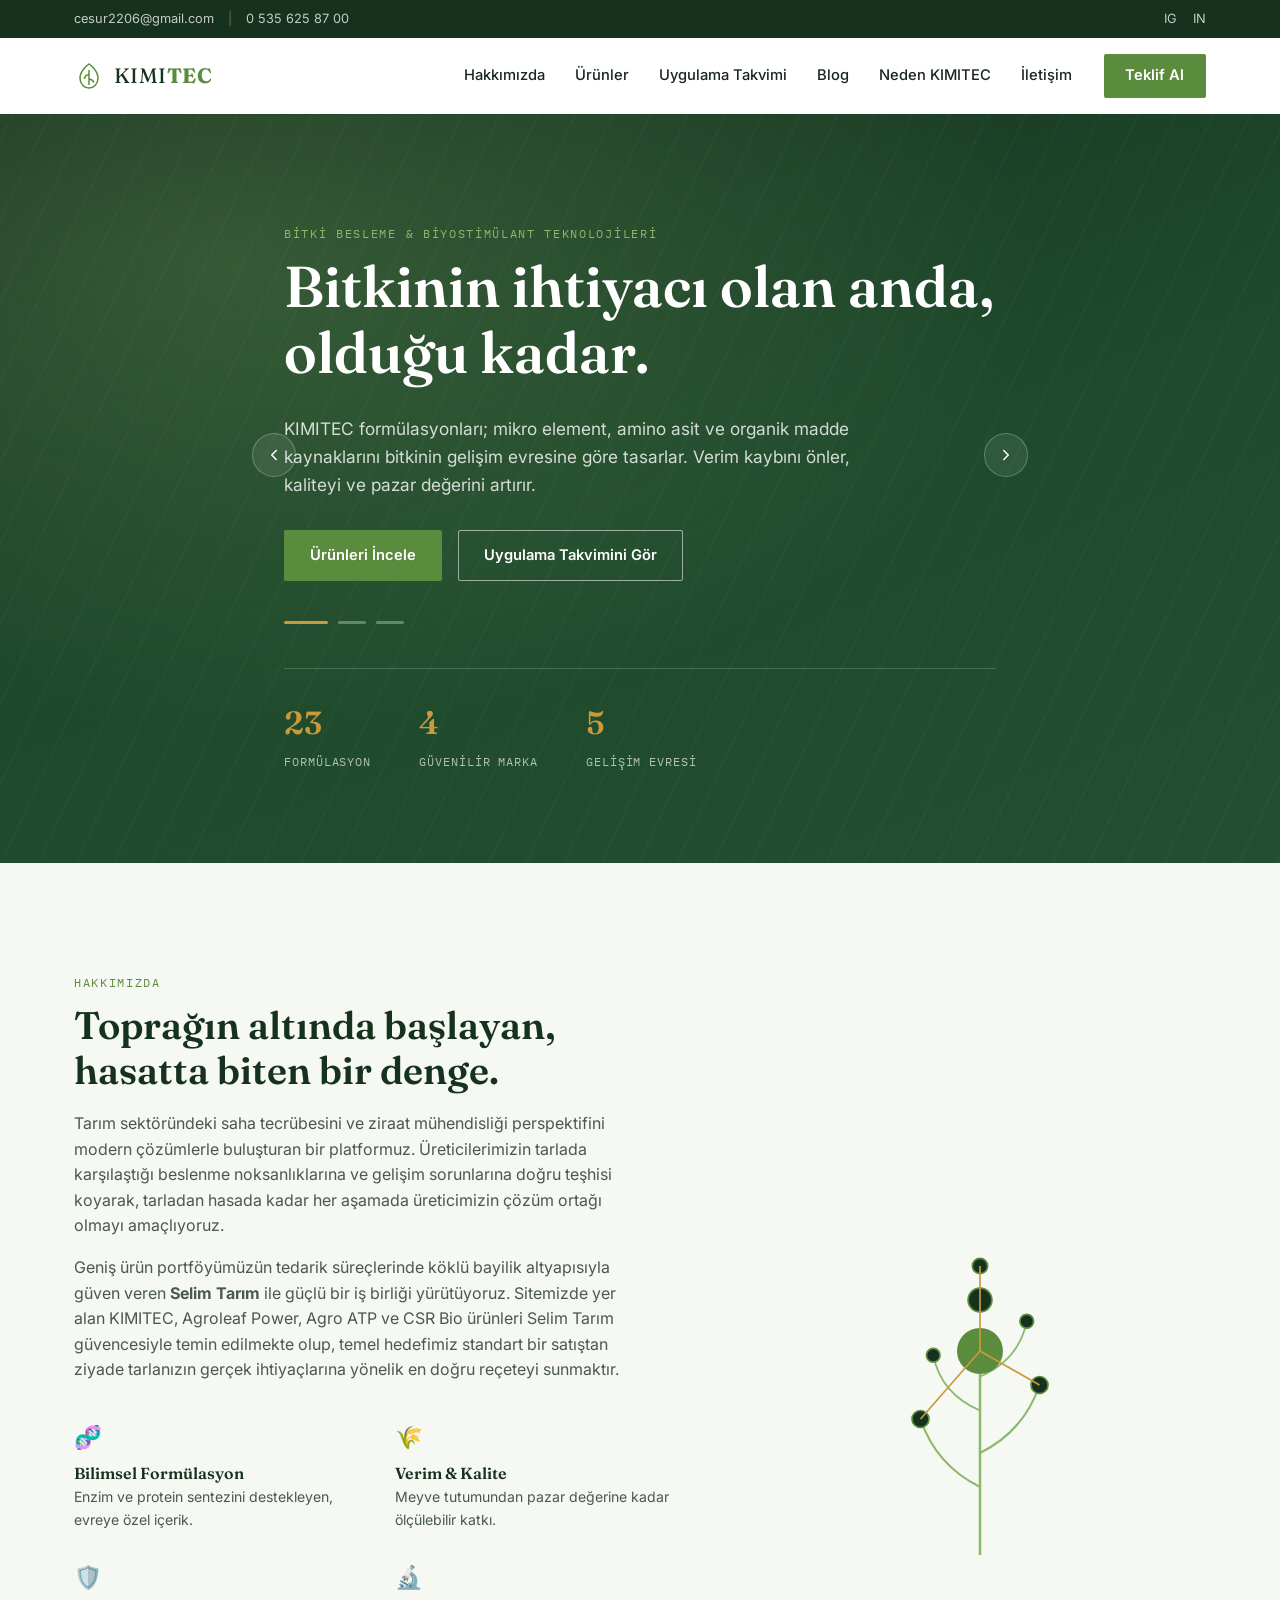
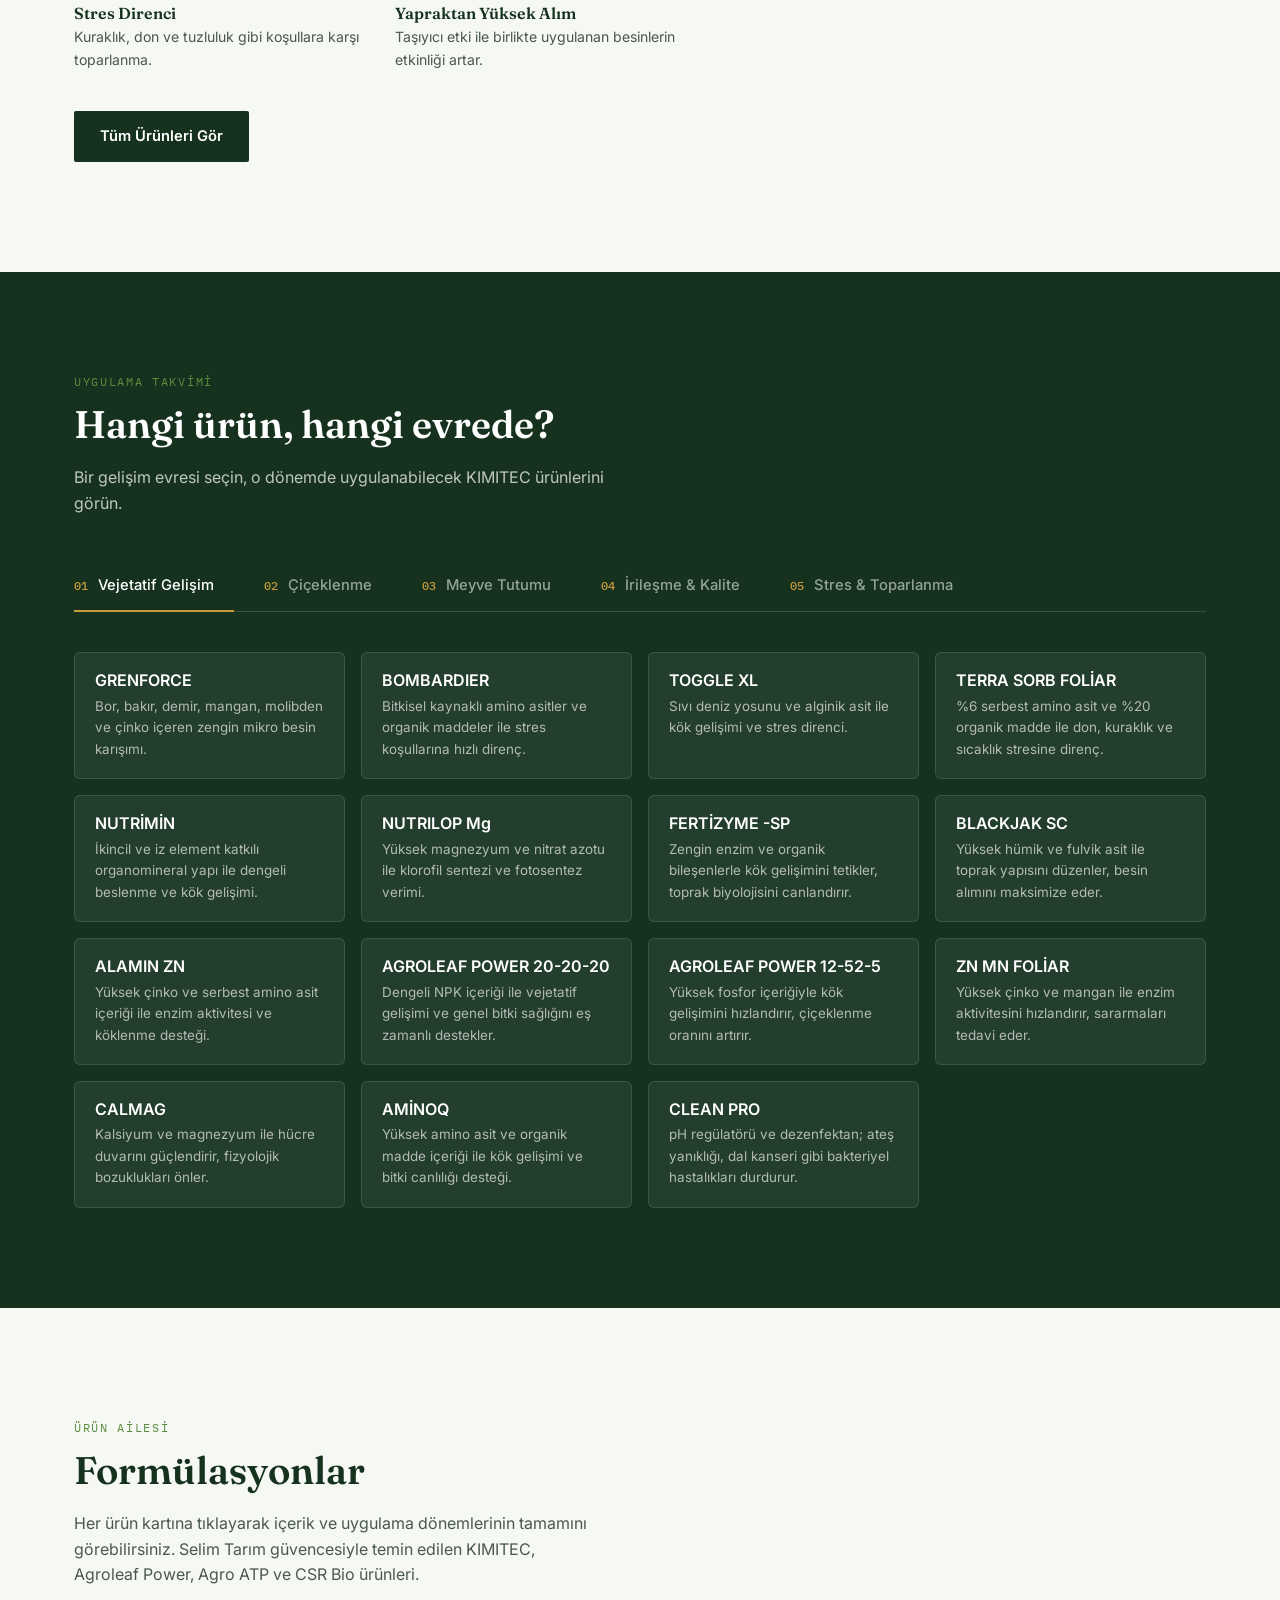
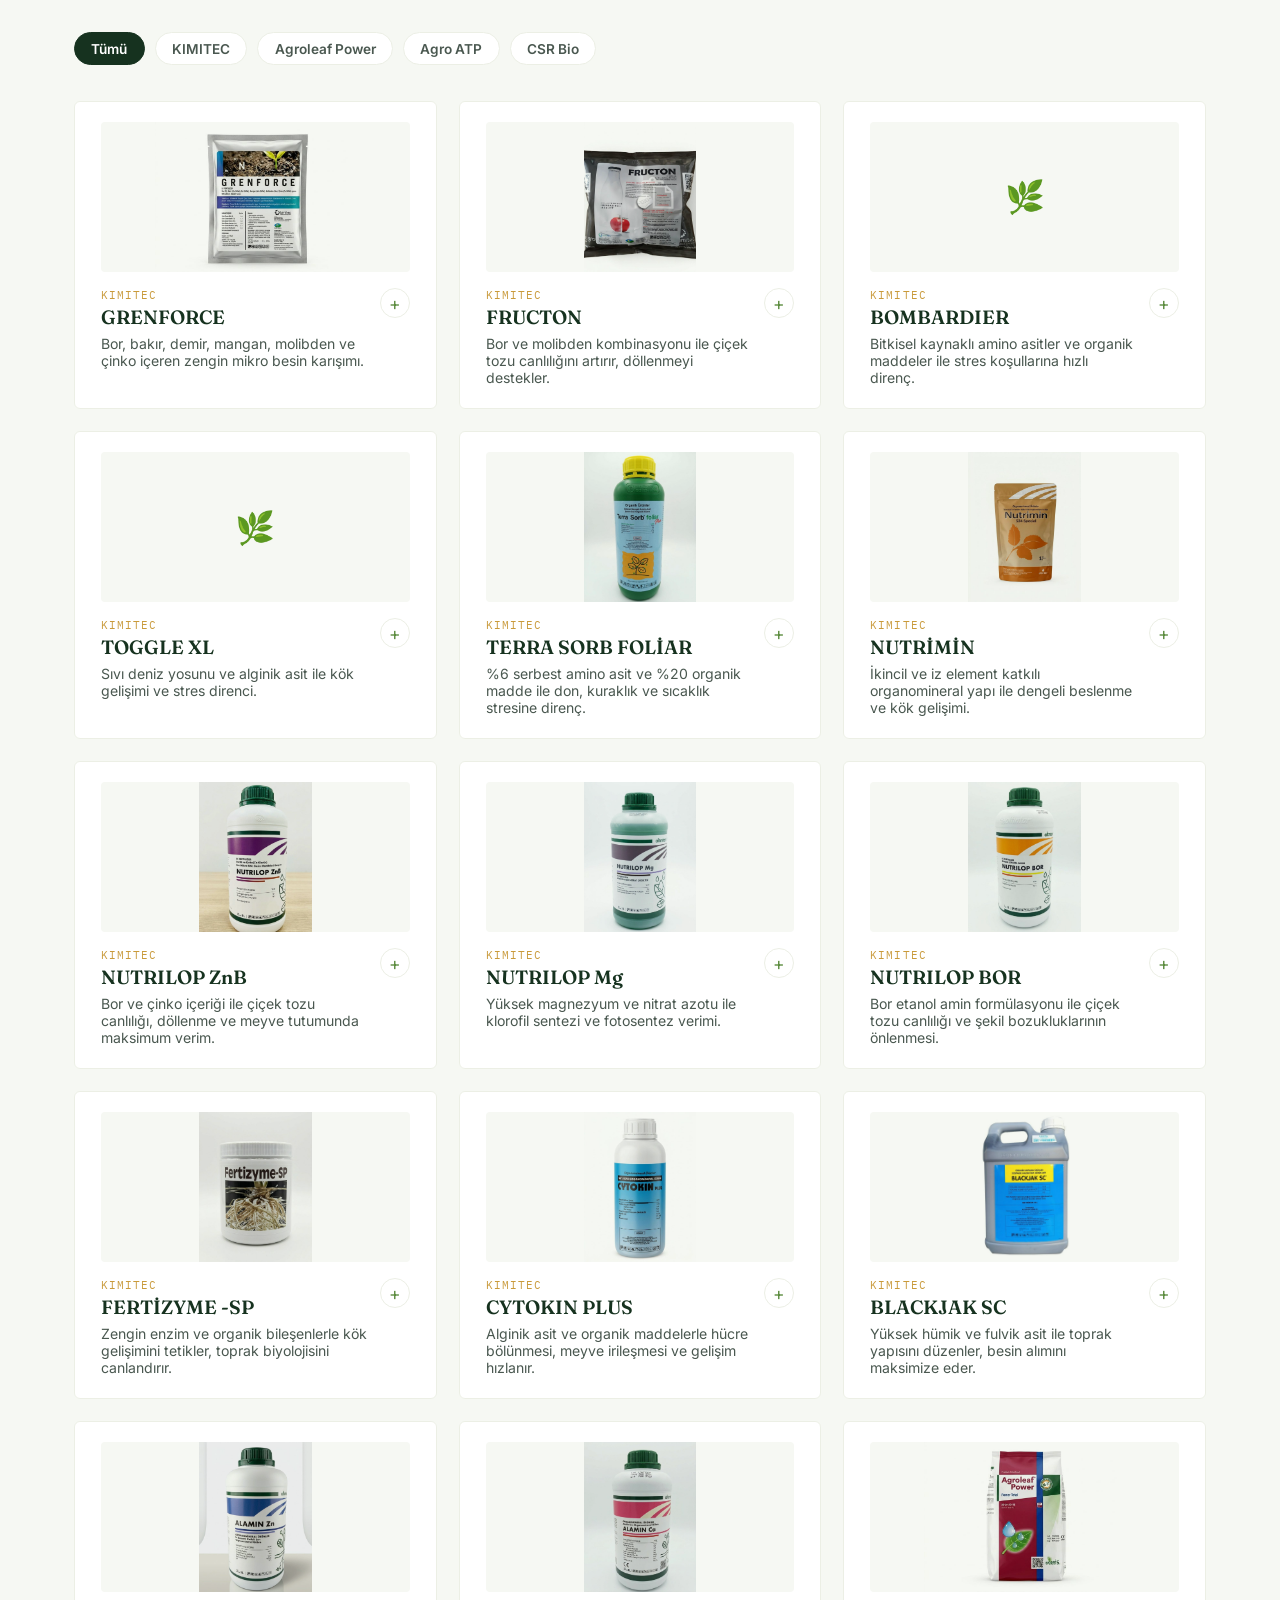
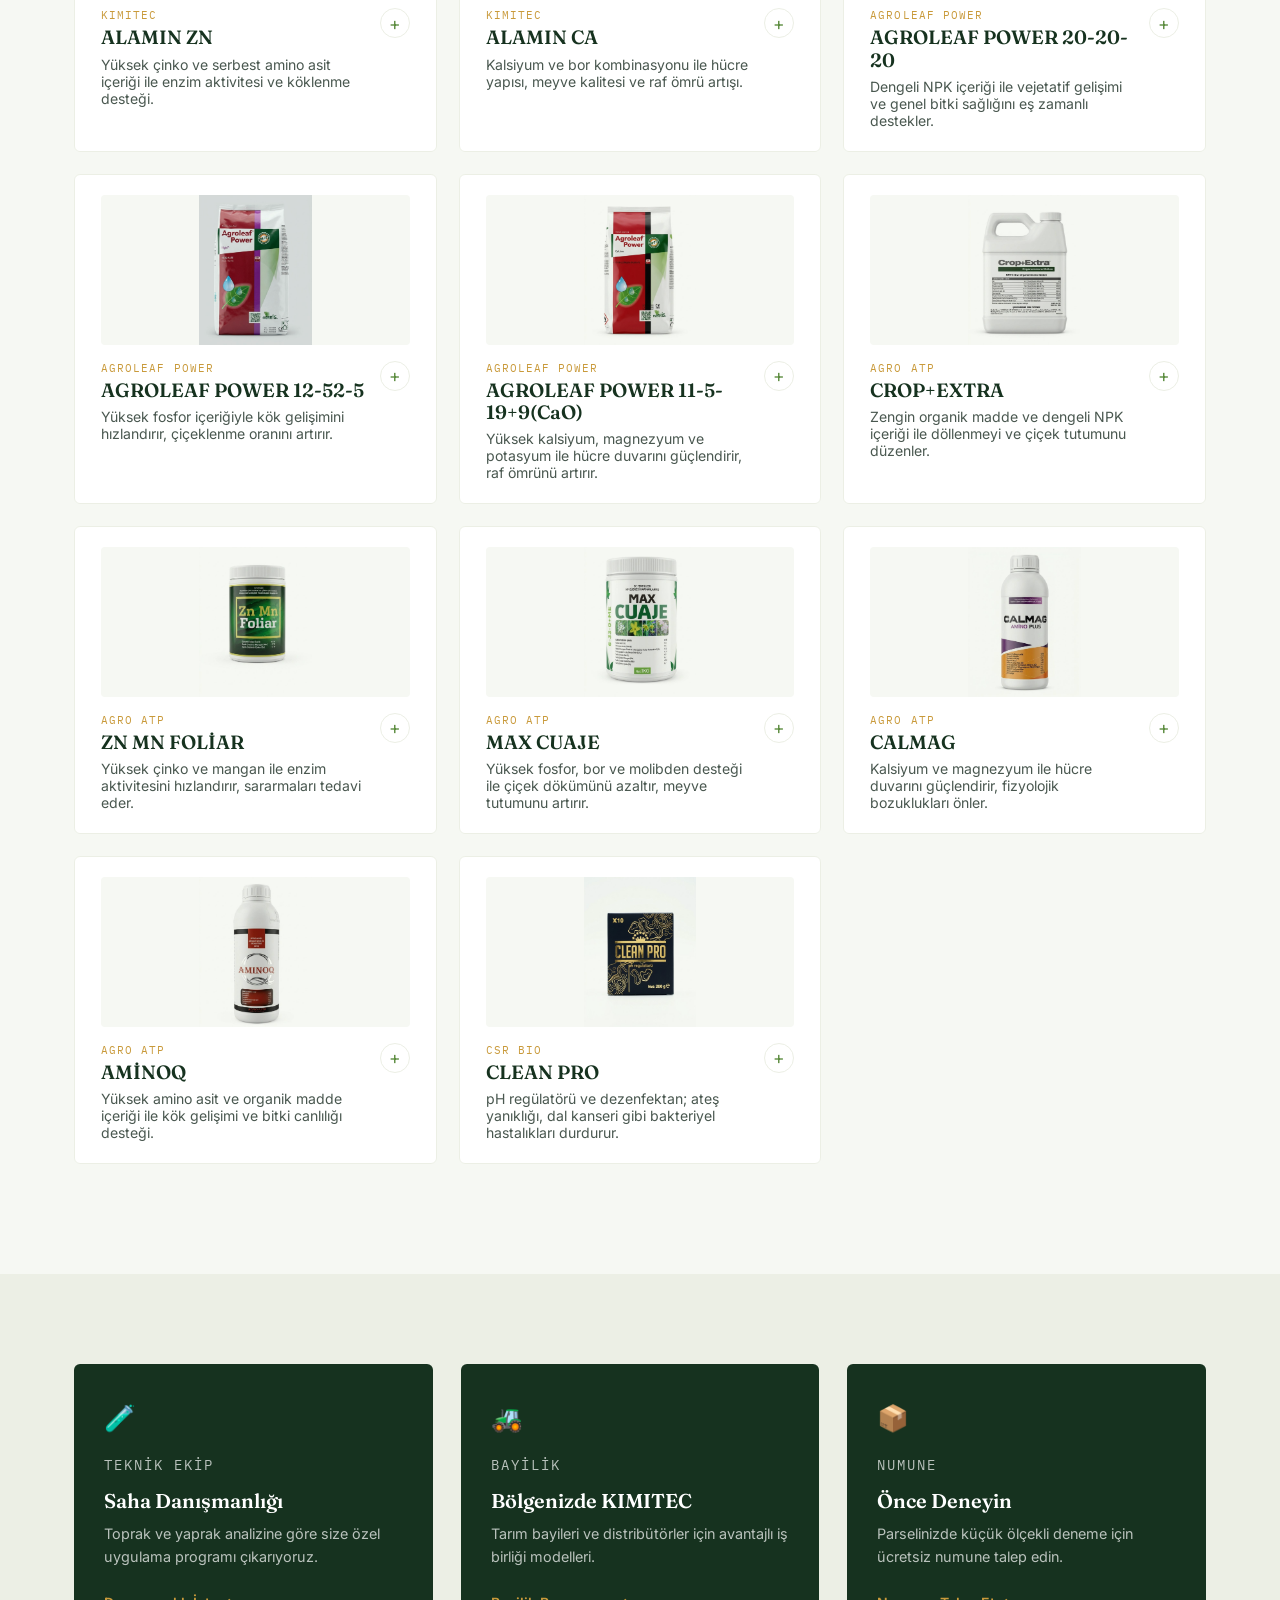
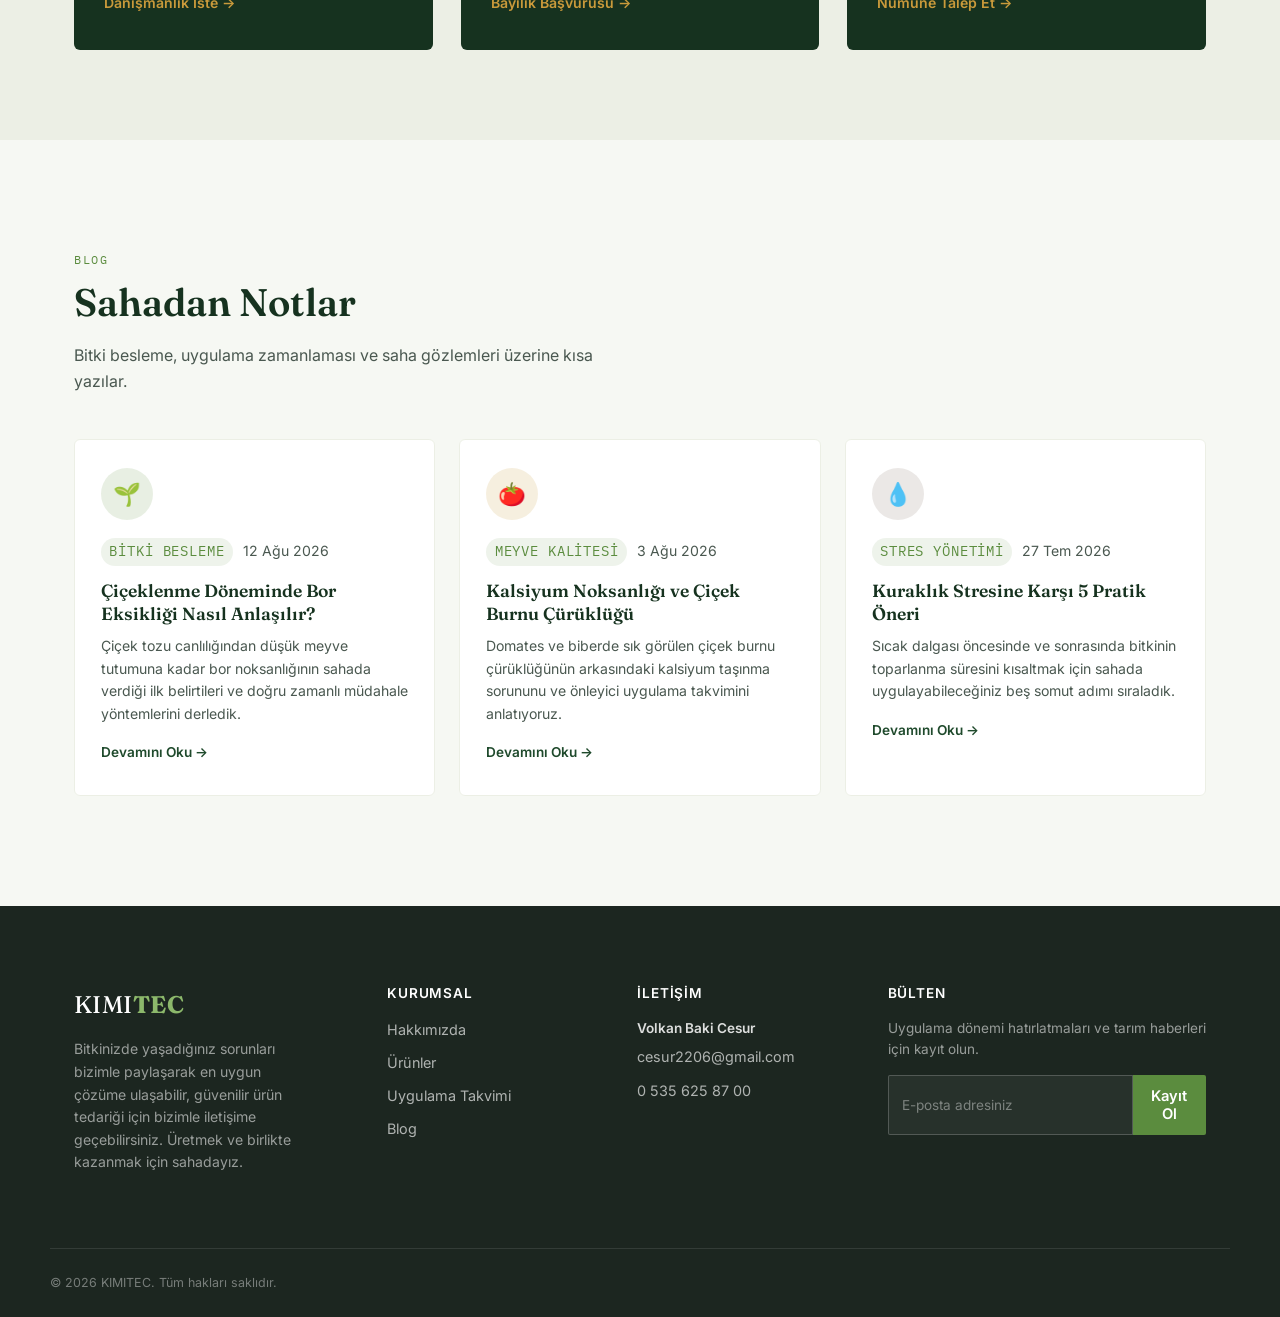
==== commit 502c2b0a: "tnt" ====
--- a/index.html
+++ b/index.html
@@ -22,7 +22,6 @@
     <div class="topbar__right">
       <a href="#" aria-label="Instagram">IG</a>
       <a href="#" aria-label="LinkedIn">IN</a>
-      <a href="#iletisim" class="topbar__cta">Numune Talep Et</a>
     </div>
   </div>
 </div>
@@ -46,6 +45,7 @@
       <a href="#hakkimizda">Hakkımızda</a>
       <a href="#urunler">Ürünler</a>
       <a href="#gelisim-evreleri">Uygulama Takvimi</a>
+      <a href="#blog">Blog</a>
       <a href="#neden-kimitec">Neden KIMITEC</a>
       <a href="#iletisim">İletişim</a>
     </nav>
@@ -61,17 +61,58 @@
 <section class="hero" id="top">
   <div class="hero__field" aria-hidden="true"></div>
   <div class="container hero__inner">
-    <p class="eyebrow">Bitki Besleme &amp; Biyostimülant Teknolojileri</p>
-    <h1 class="hero__title">Bitkinin ihtiyacı olan anda,<br>olduğu kadar.</h1>
-    <p class="hero__lead">KIMITEC formülasyonları; mikro element, amino asit ve organik madde kaynaklarını
-      bitkinin gelişim evresine göre tasarlar. Verim kaybını önler, kaliteyi ve pazar değerini artırır.</p>
-    <div class="hero__actions">
-      <a href="#urunler" class="btn btn--primary">Ürünleri İncele</a>
-      <a href="#gelisim-evreleri" class="btn btn--ghost">Uygulama Takvimini Gör</a>
-    </div>
+
+    <button class="hero__arrow hero__arrow--prev" id="heroPrev" aria-label="Önceki">
+      <svg viewBox="0 0 24 24" fill="none"><path d="M15 18l-6-6 6-6" stroke="currentColor" stroke-width="2" stroke-linecap="round" stroke-linejoin="round"/></svg>
+    </button>
+    <button class="hero__arrow hero__arrow--next" id="heroNext" aria-label="Sonraki">
+      <svg viewBox="0 0 24 24" fill="none"><path d="M9 18l6-6-6-6" stroke="currentColor" stroke-width="2" stroke-linecap="round" stroke-linejoin="round"/></svg>
+    </button>
+
+    <div class="hero-slides" id="heroSlides">
+      <div class="hero-slide is-active">
+        <p class="eyebrow">Bitki Besleme &amp; Biyostimülant Teknolojileri</p>
+        <h1 class="hero__title">Bitkinin ihtiyacı olan anda,<br>olduğu kadar.</h1>
+        <p class="hero__lead">KIMITEC formülasyonları; mikro element, amino asit ve organik madde kaynaklarını
+          bitkinin gelişim evresine göre tasarlar. Verim kaybını önler, kaliteyi ve pazar değerini artırır.</p>
+        <div class="hero__actions">
+          <a href="#urunler" class="btn btn--primary">Ürünleri İncele</a>
+          <a href="#gelisim-evreleri" class="btn btn--ghost">Uygulama Takvimini Gör</a>
+        </div>
+      </div>
+
+      <div class="hero-slide">
+        <p class="eyebrow">Geniş Ürün Portföyü</p>
+        <h1 class="hero__title">Tek adreste dört<br>güvenilir marka.</h1>
+        <p class="hero__lead">KIMITEC, Agroleaf Power, Agro ATP ve CSR Bio formülasyonları; Selim Tarım güvencesiyle
+          tedarik edilir. Her ürün, farklı bir beslenme ihtiyacına doğru çözümü sunar.</p>
+        <div class="hero__actions">
+          <a href="#urunler" class="btn btn--primary">Ürünleri İncele</a>
+          <a href="#hakkimizda" class="btn btn--ghost">Hakkımızda</a>
+        </div>
+      </div>
+
+      <div class="hero-slide">
+        <p class="eyebrow">Saha Odaklı Çözüm Ortağı</p>
+        <h1 class="hero__title">Tarlanızın gerçek<br>ihtiyacına özel reçete.</h1>
+        <p class="hero__lead">Standart bir satıştan ziyade, doğru teşhisle doğru ürünü bir araya getiriyoruz.
+          Bitkinizde yaşadığınız sorunları bizimle paylaşın, en uygun çözüme birlikte ulaşalım.</p>
+        <div class="hero__actions">
+          <a href="#iletisim" class="btn btn--primary">Danışmanlık İste</a>
+          <a href="#gelisim-evreleri" class="btn btn--ghost">Uygulama Takvimini Gör</a>
+        </div>
+      </div>
+    </div>
+
+    <div class="hero-dots" id="heroDots">
+      <button class="hero-dot is-active" data-index="0" aria-label="1. slayt"></button>
+      <button class="hero-dot" data-index="1" aria-label="2. slayt"></button>
+      <button class="hero-dot" data-index="2" aria-label="3. slayt"></button>
+    </div>
+
     <div class="hero__stats">
-      <div><span>22</span><small>Formülasyon</small></div>
-      <div><span>3</span><small>Güvenilir Marka</small></div>
+      <div><span>23</span><small>Formülasyon</small></div>
+      <div><span>4</span><small>Güvenilir Marka</small></div>
       <div><span>5</span><small>Gelişim Evresi</small></div>
     </div>
   </div>
@@ -81,43 +122,43 @@
 <section class="about" id="hakkimizda">
   <div class="container about__grid">
     <div class="about__copy">
-      <p class="eyebrow eyebrow--dark">Hakkımızda</p>
-      <h2>Toprağın altında başlayan,<br>hasatta biten bir denge.</h2>
-      <p>Tarım sektöründeki saha tecrübesini ve ziraat mühendisliği perspektifini modern çözümlerle buluşturan
+      <p class="eyebrow eyebrow--dark reveal">Hakkımızda</p>
+      <h2 class="reveal">Toprağın altında başlayan,<br>hasatta biten bir denge.</h2>
+      <p class="reveal">Tarım sektöründeki saha tecrübesini ve ziraat mühendisliği perspektifini modern çözümlerle buluşturan
         bir platformuz. Üreticilerimizin tarlada karşılaştığı beslenme noksanlıklarına ve gelişim sorunlarına
         doğru teşhisi koyarak, tarladan hasada kadar her aşamada üreticimizin çözüm ortağı olmayı amaçlıyoruz.</p>
-      <p>Geniş ürün portföyümüzün tedarik süreçlerinde köklü bayilik altyapısıyla güven veren <strong>Selim
-        Tarım</strong> ile güçlü bir iş birliği yürütüyoruz. Sitemizde yer alan KIMITEC, Agroleaf Power ve Agro
-        ATP ürünleri Selim Tarım güvencesiyle temin edilmekte olup, temel hedefimiz standart bir satıştan
+      <p class="reveal">Geniş ürün portföyümüzün tedarik süreçlerinde köklü bayilik altyapısıyla güven veren <strong>Selim
+        Tarım</strong> ile güçlü bir iş birliği yürütüyoruz. Sitemizde yer alan KIMITEC, Agroleaf Power, Agro
+        ATP ve CSR Bio ürünleri Selim Tarım güvencesiyle temin edilmekte olup, temel hedefimiz standart bir satıştan
         ziyade tarlanızın gerçek ihtiyaçlarına yönelik en doğru reçeteyi sunmaktır.</p>
 
       <div class="pillars">
-        <div class="pillar">
+        <div class="pillar reveal">
           <span class="pillar__icon" aria-hidden="true">🧬</span>
           <h3>Bilimsel Formülasyon</h3>
           <p>Enzim ve protein sentezini destekleyen, evreye özel içerik.</p>
         </div>
-        <div class="pillar">
+        <div class="pillar reveal">
           <span class="pillar__icon" aria-hidden="true">🌾</span>
           <h3>Verim &amp; Kalite</h3>
           <p>Meyve tutumundan pazar değerine kadar ölçülebilir katkı.</p>
         </div>
-        <div class="pillar">
+        <div class="pillar reveal">
           <span class="pillar__icon" aria-hidden="true">🛡️</span>
           <h3>Stres Direnci</h3>
           <p>Kuraklık, don ve tuzluluk gibi koşullara karşı toparlanma.</p>
         </div>
-        <div class="pillar">
+        <div class="pillar reveal">
           <span class="pillar__icon" aria-hidden="true">🔬</span>
           <h3>Yapraktan Yüksek Alım</h3>
           <p>Taşıyıcı etki ile birlikte uygulanan besinlerin etkinliği artar.</p>
         </div>
       </div>
 
-      <a href="#urunler" class="btn btn--dark">Tüm Ürünleri Gör</a>
-    </div>
-
-    <div class="about__visual" aria-hidden="true">
+      <a href="#urunler" class="btn btn--dark reveal">Tüm Ürünleri Gör</a>
+    </div>
+
+    <div class="about__visual reveal" aria-hidden="true">
       <svg viewBox="0 0 400 480" class="molecule-art">
         <g class="molecule-art__stem">
           <path d="M200 460 C 200 340, 200 300, 200 220" stroke-width="3"/>
@@ -149,9 +190,9 @@
 <!-- GELİŞİM EVRELERİ / UYGULAMA TAKVİMİ -->
 <section class="stages" id="gelisim-evreleri">
   <div class="container">
-    <p class="eyebrow eyebrow--dark">Uygulama Takvimi</p>
-    <h2 class="stages__title">Hangi ürün, hangi evrede?</h2>
-    <p class="stages__lead">Bir gelişim evresi seçin, o dönemde uygulanabilecek KIMITEC ürünlerini görün.</p>
+    <p class="eyebrow eyebrow--dark reveal">Uygulama Takvimi</p>
+    <h2 class="stages__title reveal">Hangi ürün, hangi evrede?</h2>
+    <p class="stages__lead reveal">Bir gelişim evresi seçin, o dönemde uygulanabilecek KIMITEC ürünlerini görün.</p>
 
     <div class="stage-tabs" id="stageTabs" role="tablist">
       <button class="stage-tab is-active" role="tab" aria-selected="true" data-stage="vejetatif">
@@ -180,15 +221,16 @@
 <!-- ÜRÜNLER -->
 <section class="products" id="urunler">
   <div class="container">
-    <p class="eyebrow eyebrow--dark">Ürün Ailesi</p>
-    <h2>Formülasyonlar</h2>
-    <p class="products__lead">Her ürün kartına tıklayarak içerik ve uygulama dönemlerinin tamamını görebilirsiniz. Selim Tarım güvencesiyle temin edilen KIMITEC, Agroleaf Power ve Agro ATP ürünleri.</p>
+    <p class="eyebrow eyebrow--dark reveal">Ürün Ailesi</p>
+    <h2 class="reveal">Formülasyonlar</h2>
+    <p class="products__lead reveal">Her ürün kartına tıklayarak içerik ve uygulama dönemlerinin tamamını görebilirsiniz. Selim Tarım güvencesiyle temin edilen KIMITEC, Agroleaf Power, Agro ATP ve CSR Bio ürünleri.</p>
 
     <div class="brand-tabs" id="brandTabs">
       <button class="brand-tab is-active" data-brand="all">Tümü</button>
       <button class="brand-tab" data-brand="KIMITEC">KIMITEC</button>
       <button class="brand-tab" data-brand="AGROLEAF POWER">Agroleaf Power</button>
       <button class="brand-tab" data-brand="AGRO ATP">Agro ATP</button>
+      <button class="brand-tab" data-brand="CSR BIO">CSR Bio</button>
     </div>
 
     <div class="product-grid" id="productGrid">
@@ -200,26 +242,64 @@
 <!-- CTA BANT -->
 <section class="cta-band" id="neden-kimitec">
   <div class="container cta-band__grid">
-    <div class="cta-card">
+    <div class="cta-card reveal">
       <span class="cta-card__icon" aria-hidden="true">🧪</span>
       <p class="eyebrow eyebrow--light">Teknik Ekip</p>
       <h3>Saha Danışmanlığı</h3>
       <p>Toprak ve yaprak analizine göre size özel uygulama programı çıkarıyoruz.</p>
       <a href="#iletisim">Danışmanlık İste →</a>
     </div>
-    <div class="cta-card">
+    <div class="cta-card reveal">
       <span class="cta-card__icon" aria-hidden="true">🚜</span>
       <p class="eyebrow eyebrow--light">Bayilik</p>
       <h3>Bölgenizde KIMITEC</h3>
       <p>Tarım bayileri ve distribütörler için avantajlı iş birliği modelleri.</p>
       <a href="#iletisim">Bayilik Başvurusu →</a>
     </div>
-    <div class="cta-card">
+    <div class="cta-card reveal">
       <span class="cta-card__icon" aria-hidden="true">📦</span>
       <p class="eyebrow eyebrow--light">Numune</p>
       <h3>Önce Deneyin</h3>
       <p>Parselinizde küçük ölçekli deneme için ücretsiz numune talep edin.</p>
       <a href="#iletisim">Numune Talep Et →</a>
+    </div>
+  </div>
+</section>
+
+<!-- BLOG -->
+<section class="blog" id="blog">
+  <div class="container">
+    <p class="eyebrow eyebrow--dark reveal">Blog</p>
+    <h2 class="reveal">Sahadan Notlar</h2>
+    <p class="blog__lead reveal">Bitki besleme, uygulama zamanlaması ve saha gözlemleri üzerine kısa yazılar.</p>
+
+    <div class="blog-grid">
+      <article class="blog-card reveal">
+        <div class="blog-card__icon blog-card__icon--leaf" aria-hidden="true">🌱</div>
+        <p class="blog-card__meta"><span class="blog-card__tag">Bitki Besleme</span><span class="blog-card__date">12 Ağu 2026</span></p>
+        <h3>Çiçeklenme Döneminde Bor Eksikliği Nasıl Anlaşılır?</h3>
+        <p>Çiçek tozu canlılığından düşük meyve tutumuna kadar bor noksanlığının sahada verdiği ilk
+          belirtileri ve doğru zamanlı müdahale yöntemlerini derledik.</p>
+        <a href="#" class="blog-card__link">Devamını Oku →</a>
+      </article>
+
+      <article class="blog-card reveal">
+        <div class="blog-card__icon blog-card__icon--amber" aria-hidden="true">🍅</div>
+        <p class="blog-card__meta"><span class="blog-card__tag">Meyve Kalitesi</span><span class="blog-card__date">3 Ağu 2026</span></p>
+        <h3>Kalsiyum Noksanlığı ve Çiçek Burnu Çürüklüğü</h3>
+        <p>Domates ve biberde sık görülen çiçek burnu çürüklüğünün arkasındaki kalsiyum taşınma sorununu
+          ve önleyici uygulama takvimini anlatıyoruz.</p>
+        <a href="#" class="blog-card__link">Devamını Oku →</a>
+      </article>
+
+      <article class="blog-card reveal">
+        <div class="blog-card__icon blog-card__icon--soil" aria-hidden="true">💧</div>
+        <p class="blog-card__meta"><span class="blog-card__tag">Stres Yönetimi</span><span class="blog-card__date">27 Tem 2026</span></p>
+        <h3>Kuraklık Stresine Karşı 5 Pratik Öneri</h3>
+        <p>Sıcak dalgası öncesinde ve sonrasında bitkinin toparlanma süresini kısaltmak için sahada
+          uygulayabileceğiniz beş somut adımı sıraladık.</p>
+        <a href="#" class="blog-card__link">Devamını Oku →</a>
+      </article>
     </div>
   </div>
 </section>
@@ -237,6 +317,7 @@
       <a href="#hakkimizda">Hakkımızda</a>
       <a href="#urunler">Ürünler</a>
       <a href="#gelisim-evreleri">Uygulama Takvimi</a>
+      <a href="#blog">Blog</a>
     </div>
     <div class="footer__col">
       <h4>İletişim</h4>
@@ -255,7 +336,6 @@
   </div>
   <div class="footer__bottom container">
     <span>© <span id="year"></span> KIMITEC. Tüm hakları saklıdır.</span>
-    <span>Bu site taslak bir tasarım çalışmasıdır.</span>
   </div>
 </footer>
 
--- a/css/style.css
+++ b/css/style.css
@@ -163,19 +163,70 @@
   padding:110px 0 90px;
 }
 .hero__field{
-  position:absolute; inset:0;
+  position:absolute; inset:-20%;
   background-image:
     repeating-linear-gradient(115deg, rgba(255,255,255,.035) 0 2px, transparent 2px 34px);
   opacity:.6;
+  animation:fieldDrift 26s linear infinite;
+}
+@keyframes fieldDrift{
+  from{ transform:translate(0,0); }
+  to{ transform:translate(-34px, 24px); }
 }
 .hero__inner{ position:relative; max-width:760px; }
+
+.hero-slides{
+  display:grid;
+}
+.hero-slide{
+  grid-area:1/1;
+  opacity:0;
+  visibility:hidden;
+  transition:opacity .5s ease;
+  pointer-events:none;
+}
+.hero-slide.is-active{
+  opacity:1;
+  visibility:visible;
+  pointer-events:auto;
+}
+
 .hero__title{
   color:var(--white);
   font-size:clamp(2.2rem, 5vw, 3.6rem);
   font-weight:600;
 }
 .hero__lead{ color:rgba(255,255,255,.8); font-size:1.08rem; max-width:600px; }
-.hero__actions{ display:flex; gap:16px; flex-wrap:wrap; margin:32px 0 56px; }
+.hero__actions{ display:flex; gap:16px; flex-wrap:wrap; margin:32px 0 40px; }
+
+.hero-dots{ display:flex; gap:10px; margin-bottom:44px; }
+.hero-dot{
+  width:28px; height:3px; border-radius:2px; background:rgba(255,255,255,.3);
+  border:none; padding:0; transition:background .2s ease, width .2s ease;
+}
+.hero-dot.is-active{ background:var(--amber); width:44px; }
+.hero-dot:hover{ background:rgba(255,255,255,.55); }
+
+.hero__arrow{
+  position:absolute; top:38%; z-index:5;
+  width:44px; height:44px; border-radius:50%;
+  background:rgba(255,255,255,.08); border:1px solid rgba(255,255,255,.25);
+  color:var(--white); display:flex; align-items:center; justify-content:center;
+  transition:background .2s ease, transform .2s ease;
+}
+.hero__arrow svg{ width:18px; height:18px; }
+.hero__arrow:hover{ background:rgba(255,255,255,.18); transform:translateY(-2px); }
+.hero__arrow--prev{ left:-64px; }
+.hero__arrow--next{ right:-64px; }
+
+@media (max-width:1300px){
+  .hero__arrow--prev{ left:-8px; }
+  .hero__arrow--next{ right:-8px; }
+}
+@media (max-width:640px){
+  .hero__arrow{ display:none; }
+}
+
 .hero__stats{ display:flex; gap:48px; flex-wrap:wrap; border-top:1px solid rgba(255,255,255,.18); padding-top:28px; }
 .hero__stats span{ display:block; font-family:var(--font-display); font-size:2rem; color:var(--amber); font-weight:600; }
 .hero__stats small{ font-family:var(--font-mono); font-size:.72rem; letter-spacing:.08em; text-transform:uppercase; color:rgba(255,255,255,.65); }
@@ -189,12 +240,21 @@
 .about__copy > p{ max-width:560px; }
 
 .pillars{ display:grid; grid-template-columns:1fr 1fr; gap:28px 32px; margin:36px 0 40px; }
-.pillar__icon{ font-size:1.4rem; display:block; margin-bottom:.4em; }
+.pillar{ transition:transform .25s ease; }
+.pillar:hover{ transform:translateY(-4px); }
+.pillar__icon{ font-size:1.4rem; display:block; margin-bottom:.4em; transition:transform .3s ease; }
+.pillar:hover .pillar__icon{ transform:scale(1.15) rotate(-4deg); }
 .pillar h3{ font-size:1rem; margin-bottom:.25em; }
 .pillar p{ font-size:.88rem; margin:0; }
 
 .about__visual{ display:flex; justify-content:center; }
-.molecule-art{ width:100%; max-width:340px; }
+.molecule-art{ width:100%; max-width:340px; animation:moleculeFloat 6s ease-in-out infinite; }
+@keyframes moleculeFloat{
+  0%, 100%{ transform:translateY(0) rotate(0deg); }
+  50%{ transform:translateY(-14px) rotate(1.5deg); }
+}
+.molecule-art__nodes circle{ transition:r .3s ease; }
+.about__visual:hover .molecule-art{ animation-play-state:paused; }
 .molecule-art__stem path{ fill:none; stroke:var(--leaf-light); }
 .molecule-art__bonds line{ stroke:var(--amber); }
 .molecule-art__nodes circle{ fill:var(--forest); stroke:var(--leaf); stroke-width:2; }
@@ -286,7 +346,8 @@
   display:flex; align-items:center; justify-content:center;
   background:var(--paper); border-radius:4px; overflow:hidden;
 }
-.product-card__media img{ height:100%; width:100%; object-fit:contain; mix-blend-mode:multiply; }
+.product-card__media img{ height:100%; width:100%; object-fit:contain; mix-blend-mode:multiply; transition:transform .35s ease; }
+.product-card:hover .product-card__media img{ transform:scale(1.08); }
 .product-card__media--empty{ color:var(--leaf-light); font-size:2rem; }
 
 .product-card__brand{
@@ -343,6 +404,64 @@
   .cta-band__grid{ grid-template-columns:1fr; }
 }
 
+/* ==========================================================
+   Blog
+   ========================================================== */
+.blog{ padding:110px 0; }
+.blog h2{ font-size:clamp(1.7rem,3vw,2.4rem); }
+.blog__lead{ max-width:520px; margin-bottom:44px; }
+
+.blog-grid{
+  display:grid;
+  grid-template-columns:repeat(auto-fit, minmax(280px, 1fr));
+  gap:24px;
+}
+.blog-card{
+  background:var(--white);
+  border:1px solid var(--paper-dim);
+  border-radius:var(--radius);
+  padding:28px 26px 30px;
+  transition:box-shadow .25s ease, transform .25s ease;
+}
+.blog-card:hover{ box-shadow:var(--shadow-soft); transform:translateY(-4px); }
+.blog-card__icon{
+  width:52px; height:52px; border-radius:50%;
+  display:flex; align-items:center; justify-content:center;
+  font-size:1.4rem; margin-bottom:18px;
+  transition:transform .3s ease;
+}
+.blog-card:hover .blog-card__icon{ transform:scale(1.1) rotate(-6deg); }
+.blog-card__icon--leaf{ background:rgba(91,140,62,.14); }
+.blog-card__icon--amber{ background:rgba(201,154,59,.16); }
+.blog-card__icon--soil{ background:rgba(92,64,48,.12); }
+.blog-card__meta{ display:flex; gap:10px; align-items:center; margin:0 0 10px; font-size:.75rem; }
+.blog-card__tag{
+  font-family:var(--font-mono); text-transform:uppercase; letter-spacing:.06em;
+  color:var(--leaf); background:rgba(91,140,62,.1); padding:.2em .6em; border-radius:20px;
+}
+.blog-card__date{ color:var(--ink-soft); }
+.blog-card h3{ font-size:1.1rem; margin:0 0 10px; line-height:1.3; }
+.blog-card p{ font-size:.88rem; margin:0 0 14px; }
+.blog-card__link{ font-weight:600; font-size:.85rem; color:var(--forest-2); }
+.blog-card__link:hover{ color:var(--leaf); }
+
+/* ==========================================================
+   Scroll reveal
+   ========================================================== */
+.reveal{
+  opacity:0;
+  transform:translateY(26px);
+  transition:opacity .7s ease, transform .7s ease;
+}
+.reveal.is-visible{
+  opacity:1;
+  transform:translateY(0);
+}
+.product-card.reveal, .blog-card.reveal{ transition-duration:.6s; }
+
+@media (prefers-reduced-motion: reduce){
+  .reveal{ opacity:1; transform:none; transition:none; }
+}
 /* ==========================================================
    Footer
    ========================================================== */
